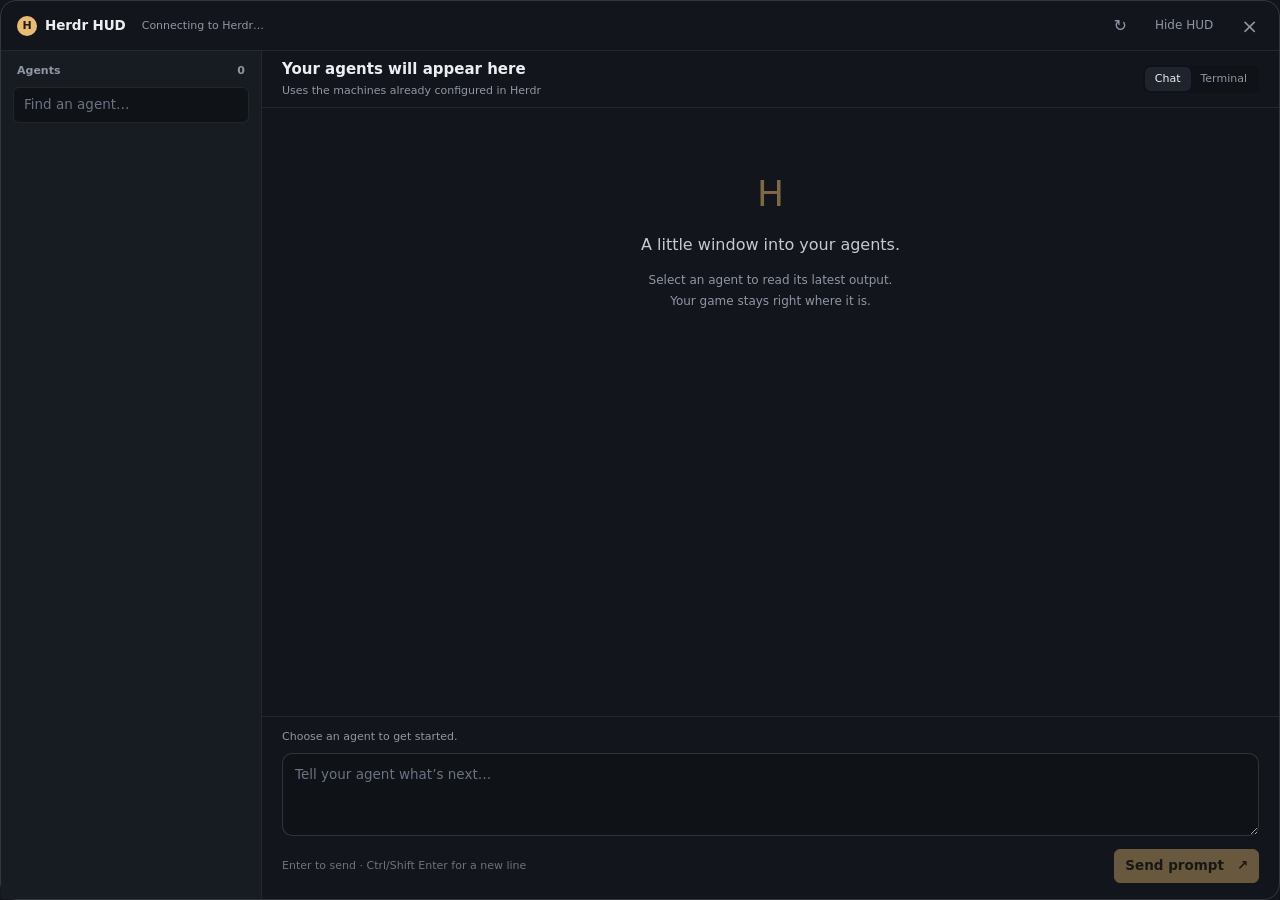
==== Sources/HerdrHUD/Resources/index.html @ cec97cb9 "Make agent conversations readable and load unseen agents faster Chat view now parses Claude Code tra" ====
<!doctype html><html lang="en"><head><meta charset="utf-8"><meta name="viewport" content="width=device-width,initial-scale=1"><meta http-equiv="Content-Security-Policy" content="default-src 'none'; script-src 'self'; style-src 'self'; img-src 'self' data:; connect-src 'none'"><title>Herdr HUD</title><link rel="stylesheet" href="style.css"></head><body>
<header><div class="brand" aria-hidden="true">H</div><strong>Herdr HUD</strong><div id="machines" aria-label="Machine connections">Connecting to Herdr…</div><div class="spacer"></div><button id="refresh" class="icon" title="Refresh agents" aria-label="Refresh agents">↻</button><button id="hide" class="quiet" title="Hide everything; restore from the H menu or tray icon">Hide HUD</button><button id="close" class="icon" aria-label="Close agent panel">×</button></header>
<div id="notice" role="status" hidden></div>
<main><aside><div class="roster-heading"><span>Agents</span><span id="count">0</span></div><input id="search" type="search" placeholder="Find an agent…" aria-label="Find an agent"><div id="roster"></div></aside><div id="divider" role="separator" aria-label="Resize agent roster" tabindex="0"></div>
<section class="conversation"><div class="conversation-header"><div class="conversation-title"><strong id="title">Your agents will appear here</strong><div id="identity" class="subtitle">Uses the machines already configured in Herdr</div></div><div class="spacer"></div><div class="switch"><button id="chat" aria-pressed="true">Chat</button><button id="terminal" aria-pressed="false">Terminal</button></div></div><div id="working" hidden><span class="spinner"></span><span id="work-text">Working…</span></div><div id="output" tabindex="0" aria-label="Agent output"><div class="empty"><div class="empty-h">H</div><h2>A little window into your agents.</h2><p>Select an agent to read its latest output.<br>Your game stays right where it is.</p></div></div>
<div id="composer"><div id="send-status" role="status">Choose an agent to get started.</div><textarea id="prompt" placeholder="Tell your agent what’s next…" aria-label="Prompt to selected agent" rows="3"></textarea><div class="composer-actions"><span id="hint">Enter to send · Ctrl/Shift Enter for a new line</span><button id="send" disabled>Send prompt <span>↗</span></button></div><button id="reconcile" hidden>I checked Herdr. Allow another send</button></div></section></main><script src="model.js"></script><script src="render.js"></script><script src="app.js"></script></body></html>
---- Sources/HerdrHUD/Resources/style.css ----
/* Herdr HUD panel. Every color, size and radius comes from the tokens below. */
:root {
  color-scheme: dark;

  /* Surfaces. The opaque set is used on Windows; macOS switches to glass. */
  --bg: #12151b;
  --surface: #171b22;
  --surface-raised: #1e232c;
  --surface-sunken: #0f1217;
  --hover: rgba(255, 255, 255, .055);
  --border: rgba(255, 255, 255, .08);
  --border-strong: rgba(255, 255, 255, .14);

  /* Text */
  --text: #eceef2;
  --text-soft: #c4c9d2;
  --text-muted: #8f97a5;
  --text-faint: #6b7381;

  /* Accent and state */
  --accent: #e8bd72;
  --accent-ink: #231c10;
  --accent-soft: rgba(232, 189, 114, .14);
  --blocked: #ff6b6b;
  --working: #f2b84b;
  --unread: #6aa9ff;
  --done: #5fd39a;
  --idle: #6b7381;
  --subagent: #a98bff;

  /* Type */
  --font: system-ui, -apple-system, BlinkMacSystemFont, "Segoe UI Variable Text", "Segoe UI", sans-serif;
  --mono: ui-monospace, "SF Mono", SFMono-Regular, "Cascadia Mono", Consolas, monospace;
  --text-xs: 11px;
  --text-sm: 12px;
  --text-md: 13.5px;
  --text-body: 14.5px;
  --text-lg: 15px;
  --leading: 1.6;

  /* Shape and rhythm */
  --radius-panel: 16px;
  --radius: 10px;
  --radius-sm: 6px;
  --space-1: 4px;
  --space-2: 8px;
  --space-3: 12px;
  --space-4: 16px;
  --space-5: 20px;
  --space-6: 28px;

  font: var(--text-md)/1.45 var(--font);
  color: var(--text);
  background: transparent;
  -webkit-font-smoothing: antialiased;
}

/* macOS: a native blur (NSVisualEffectView) sits behind the page, so the
   surfaces only tint it. The game shows through without hurting contrast. */
:root.glass {
  --bg: rgba(14, 16, 21, .7);
  --surface: rgba(255, 255, 255, .025);
  --surface-raised: rgba(255, 255, 255, .06);
  --surface-sunken: rgba(0, 0, 0, .28);
  --border: rgba(255, 255, 255, .09);
}

* { box-sizing: border-box; }

body {
  margin: 0;
  height: 100vh;
  display: flex;
  flex-direction: column;
  overflow: hidden;
  background: var(--bg);
  border: 1px solid var(--border-strong);
  border-radius: var(--radius-panel);
}

button, input, textarea { font: inherit; color: inherit; }
button {
  cursor: pointer;
  border: 1px solid var(--border);
  border-radius: var(--radius-sm);
  background: var(--surface-raised);
  padding: 6px 10px;
}
button:hover { background: var(--hover); border-color: var(--border-strong); }
button:disabled { opacity: .4; cursor: default; }
button:focus-visible, input:focus-visible, textarea:focus-visible, [tabindex]:focus-visible, summary:focus-visible {
  outline: 2px solid var(--accent);
  outline-offset: 2px;
}
button.icon { border-color: transparent; background: none; padding: 4px 8px; font-size: 16px; color: var(--text-muted); }
button.icon:hover { color: var(--text); background: var(--hover); }
button.quiet { border-color: transparent; background: none; color: var(--text-muted); font-size: var(--text-sm); }
button.quiet:hover { color: var(--text); background: var(--hover); }
#close { font-size: 20px; line-height: 1; }
.spacer { flex: 1; }
[hidden] { display: none !important; }

/* Header: one slim row with the machine status folded in. */
header {
  display: flex;
  align-items: center;
  gap: var(--space-2);
  padding: var(--space-2) var(--space-3) var(--space-2) var(--space-4);
  border-bottom: 1px solid var(--border);
}
header strong { font-size: var(--text-md); font-weight: 650; letter-spacing: -.1px; }
.brand {
  display: grid;
  place-items: center;
  width: 20px;
  height: 20px;
  border-radius: 50%;
  background: var(--accent);
  color: var(--accent-ink);
  font-size: 11px;
  font-weight: 800;
  flex-shrink: 0;
}
#machines {
  display: flex;
  gap: var(--space-3);
  margin-left: var(--space-2);
  min-width: 0;
  overflow: hidden;
  font-size: var(--text-xs);
  color: var(--text-muted);
  white-space: nowrap;
}
.machine { display: flex; gap: 6px; align-items: center; }

#notice {
  padding: var(--space-2) var(--space-4);
  max-height: 75px;
  overflow: auto;
  font-size: var(--text-sm);
  color: #f5d9a8;
  background: rgba(242, 184, 75, .12);
  border-bottom: 1px solid rgba(242, 184, 75, .25);
}

/* State dots and badges share one color per state. */
.dot { display: inline-block; width: 8px; height: 8px; border-radius: 50%; background: var(--idle); flex-shrink: 0; }
.dot.online, .dot.done { background: var(--done); }
.dot.working { background: var(--working); animation: pulse 1.6s ease-in-out infinite; }
.dot.blocked { background: var(--blocked); box-shadow: 0 0 0 3px rgba(255, 107, 107, .22); }
.dot.unread { background: var(--unread); }
.dot.offline { background: transparent; border: 1.5px solid var(--idle); }
@keyframes pulse { 50% { opacity: .45; } }

.badge {
  flex-shrink: 0;
  margin-left: auto;
  padding: 1px 7px;
  border-radius: 999px;
  font-size: 10.5px;
  font-weight: 600;
  color: var(--text-muted);
  background: var(--hover);
}
.badge.blocked { color: #ffd0d0; background: rgba(255, 107, 107, .2); }
.badge.working { color: #ffe2a8; background: rgba(242, 184, 75, .16); }
.badge.unread { color: #d6e7ff; background: rgba(106, 169, 255, .2); }
.badge.done { color: #c6f3dc; background: rgba(95, 211, 154, .16); }
.badge.idle, .badge.offline { background: none; padding-right: 0; color: var(--text-faint); font-weight: 500; }

/* Layout */
main { flex: 1; display: flex; min-height: 0; }
aside {
  width: 260px;
  min-width: 155px;
  max-width: 42%;
  display: flex;
  flex-direction: column;
  padding: var(--space-3) var(--space-2) var(--space-2);
  background: var(--surface);
}
.roster-heading {
  display: flex;
  justify-content: space-between;
  margin: 0 var(--space-2) var(--space-2);
  font-size: var(--text-xs);
  font-weight: 600;
  color: var(--text-muted);
}
#search {
  width: calc(100% - 8px);
  min-width: 0;
  margin: 0 var(--space-1) var(--space-2);
  padding: 7px 10px;
  border: 1px solid var(--border);
  border-radius: var(--radius-sm);
  background: var(--surface-sunken);
}
#search::placeholder, textarea::placeholder { color: var(--text-faint); }
#roster { flex: 1; overflow: auto; padding-right: 2px; }

/* Roster: name and state on one line, context below. */
.agent {
  display: block;
  width: 100%;
  margin-bottom: 2px;
  padding: var(--space-2) 10px;
  text-align: left;
  border: 1px solid transparent;
  border-radius: var(--radius-sm);
  background: none;
}
.agent:hover { background: var(--hover); border-color: transparent; }
.agent.selected { background: var(--accent-soft); border-color: rgba(232, 189, 114, .28); }
.agent.offline { opacity: .55; }
.agent-title { display: flex; align-items: center; gap: var(--space-2); min-width: 0; }
.agent-name { font-weight: 600; overflow: hidden; text-overflow: ellipsis; white-space: nowrap; }
.agent-meta, .agent-preview {
  margin: 2px 0 0 16px;
  overflow: hidden;
  text-overflow: ellipsis;
  white-space: nowrap;
  font-size: var(--text-xs);
}
.agent-meta { color: var(--text-muted); }
.agent-preview { color: var(--text-soft); opacity: .85; }

#divider { width: 1px; background: var(--border); cursor: col-resize; flex-shrink: 0; position: relative; }
#divider::after { content: ""; position: absolute; inset: 0 -3px; }
#divider:hover, #divider:focus { background: var(--accent); }

/* Conversation */
.conversation { display: flex; flex: 1; flex-direction: column; min-width: 0; }
.conversation-header {
  display: flex;
  align-items: center;
  gap: var(--space-3);
  min-height: 52px;
  padding: var(--space-2) var(--space-5);
  border-bottom: 1px solid var(--border);
}
.conversation-title { min-width: 0; }
.conversation-header strong { display: block; font-size: var(--text-lg); font-weight: 650; overflow: hidden; text-overflow: ellipsis; white-space: nowrap; }
.subtitle { margin-top: 2px; font-size: var(--text-xs); color: var(--text-muted); overflow: hidden; text-overflow: ellipsis; white-space: nowrap; }
.switch { display: flex; padding: 2px; border-radius: var(--radius-sm); background: var(--surface-sunken); }
.switch button { padding: 4px 10px; font-size: var(--text-xs); border: 0; background: none; color: var(--text-muted); }
.switch button[aria-pressed=true] { background: var(--surface-raised); color: var(--text); }

#working {
  display: flex;
  align-items: center;
  gap: var(--space-2);
  padding: 6px var(--space-5);
  font-size: var(--text-sm);
  color: #ffe2a8;
  background: rgba(242, 184, 75, .1);
}
.spinner { width: 11px; height: 11px; border: 2px solid rgba(242, 184, 75, .35); border-top-color: var(--working); border-radius: 50%; animation: spin 1s linear infinite; }
@keyframes spin { to { transform: rotate(360deg); } }

#output {
  flex: 1;
  overflow: auto;
  padding: var(--space-5) var(--space-6) var(--space-6);
  overflow-wrap: anywhere;
  user-select: text;
}
#output.terminal { padding: var(--space-4) var(--space-5); background: var(--surface-sunken); }
#output > pre { margin: 0; white-space: pre-wrap; word-break: break-word; font: var(--text-sm)/1.6 var(--mono); color: var(--text-soft); }

/* Turns: a speaker header, then that speaker's messages. */
.turn { max-width: 760px; margin: 0 auto var(--space-5); }
.turn-head { display: flex; align-items: center; gap: var(--space-2); margin-bottom: var(--space-2); }
.avatar {
  display: grid;
  place-items: center;
  width: 20px;
  height: 20px;
  border-radius: 50%;
  font-size: 10.5px;
  font-weight: 700;
  color: var(--accent-ink);
  background: var(--accent);
}
.turn.user .avatar { color: var(--text); background: var(--surface-raised); border: 1px solid var(--border-strong); }
.speaker { font-size: var(--text-sm); font-weight: 650; }
.model { font-size: var(--text-xs); color: var(--text-faint); }
.turn-body { padding-left: 28px; }

.bubble {
  padding: 10px 14px;
  border-radius: var(--radius);
  background: var(--surface-raised);
  border: 1px solid var(--border);
  font-size: var(--text-body);
  line-height: var(--leading);
}
.reply { font-size: var(--text-body); line-height: var(--leading); color: var(--text); margin-bottom: var(--space-3); }
.reply.context { color: var(--text-soft); }
.note { margin-top: var(--space-1); font-size: var(--text-xs); color: var(--text-muted); }

/* Markdown */
.reply p, .bubble p, .recap p { margin: 0 0 .7em; }
.reply > :last-child, .bubble > :last-child, .recap > :last-child { margin-bottom: 0; }
.md-h { margin: 1em 0 .4em; font-weight: 650; line-height: 1.3; }
.md-h1 { font-size: 17px; }
.md-h2 { font-size: 16px; }
.md-h3, .md-h4 { font-size: var(--text-lg); }
.md-li { display: flex; gap: var(--space-2); margin: 0 0 .3em; }
.md-li.depth-1 { margin-left: 18px; }
.md-li.depth-2 { margin-left: 36px; }
.md-li.depth-3 { margin-left: 54px; }
.md-marker { flex-shrink: 0; min-width: 14px; color: var(--text-muted); font-variant-numeric: tabular-nums; }
.md-li + p, .md-li + .md-h { margin-top: .7em; }
blockquote { margin: 0 0 .7em; padding-left: var(--space-3); border-left: 2px solid var(--border-strong); color: var(--text-soft); }
hr { border: 0; border-top: 1px solid var(--border); margin: var(--space-4) 0; }
code { font: .88em var(--mono); padding: 1px 5px; border-radius: 4px; background: rgba(255, 255, 255, .08); }
.md-code {
  margin: .4em 0 .9em;
  padding: var(--space-3) 14px;
  overflow-x: auto;
  white-space: pre;
  border-radius: var(--radius-sm);
  border: 1px solid var(--border);
  background: var(--surface-sunken);
  font: var(--text-sm)/1.55 var(--mono);
}
.md-code code { padding: 0; background: none; font: inherit; }
.md-table-wrap { overflow-x: auto; margin: .4em 0 .9em; }
.md-table { border-collapse: collapse; font-size: var(--text-md); }
.md-table th, .md-table td { padding: 5px 10px; border: 1px solid var(--border); text-align: left; vertical-align: top; }
.md-table th { background: var(--surface-raised); font-weight: 600; }
.link { color: #9cc4ff; text-decoration: underline; text-decoration-color: rgba(156, 196, 255, .4); }

/* Tool calls: one quiet line each, details on demand. */
.tool, .tool-run { margin: 0 0 var(--space-1); font-size: var(--text-sm); color: var(--text-muted); }
.tool > summary, div.tool, .tool-run > summary {
  display: flex;
  align-items: baseline;
  gap: var(--space-2);
  min-width: 0;
  padding: 3px 0;
  white-space: nowrap;
  list-style: none;
}
.tool > summary, .tool-run > summary { cursor: pointer; }
.tool > summary::-webkit-details-marker, .tool-run > summary::-webkit-details-marker { display: none; }
.tool > summary::after, .tool-run > summary::before { content: "›"; color: var(--text-faint); transition: transform .15s; }
.tool > summary::after { order: 10; }
.tool[open] > summary::after, .tool-run[open] > summary::before { transform: rotate(90deg); }
.tool-glyph { width: 14px; flex-shrink: 0; text-align: center; font-family: var(--mono); color: var(--text-faint); }
.tool-name { font-weight: 600; color: var(--text-soft); }
.tool-detail, .tool-result-inline { overflow: hidden; text-overflow: ellipsis; font-family: var(--mono); font-size: var(--text-xs); }
.tool-result-inline { color: var(--text-faint); }
.tool-run > summary { color: var(--text-muted); }
.tool-run[open] { padding: var(--space-1) 0 var(--space-1) var(--space-3); border-left: 1px solid var(--border); }
.tool-output {
  margin: var(--space-1) 0 var(--space-2) 22px;
  padding: var(--space-2) 10px;
  max-height: 260px;
  overflow: auto;
  white-space: pre-wrap;
  border-radius: var(--radius-sm);
  background: var(--surface-sunken);
  font: var(--text-xs)/1.55 var(--mono);
  color: var(--text-soft);
}

/* Subagents get their own card so their work never reads as the main reply. */
.subagent {
  margin: var(--space-2) 0 var(--space-3);
  padding: 10px var(--space-3);
  border-radius: var(--radius-sm);
  border: 1px solid rgba(169, 139, 255, .22);
  border-left: 3px solid var(--subagent);
  background: rgba(169, 139, 255, .07);
}
.subagent-head { display: flex; align-items: center; gap: var(--space-2); }
.chip { padding: 1px 7px; border-radius: 999px; font-size: 10.5px; font-weight: 650; color: #e1d8ff; background: rgba(169, 139, 255, .22); }
.subagent-type { font-size: var(--text-sm); font-weight: 600; }
.subagent-task { margin-top: var(--space-1); font-size: var(--text-md); color: var(--text-soft); }
.subagent-result { margin-top: var(--space-1); font-size: var(--text-xs); color: var(--text-muted); }
.subagent-result.done::before { content: "✓ "; color: var(--done); }
.subagent details { margin-top: var(--space-1); font-size: var(--text-xs); color: var(--text-muted); }
.subagent summary { cursor: pointer; }

.status-line { margin: var(--space-2) 0; font-size: var(--text-xs); color: var(--text-faint); }
.status-line::before { content: "✻ "; color: var(--accent); opacity: .7; }
.recap {
  margin: var(--space-3) 0;
  padding: 10px 14px;
  border-radius: var(--radius-sm);
  background: var(--accent-soft);
  font-size: var(--text-md);
  line-height: var(--leading);
}
.recap-label { margin-bottom: 2px; font-size: var(--text-xs); font-weight: 650; color: var(--accent); }

.empty { padding: 40px var(--space-3); text-align: center; color: var(--text-muted); }
.empty h2 { font-size: 16px; font-weight: 500; color: var(--text-soft); }
.empty p { font-size: var(--text-sm); line-height: 1.8; }
.empty-h { font-size: 36px; color: var(--accent); opacity: .5; }

/* Composer */
#composer { padding: var(--space-3) var(--space-5) var(--space-4); border-top: 1px solid var(--border); }
#send-status { margin-bottom: var(--space-2); font-size: var(--text-xs); color: var(--text-muted); }
textarea {
  width: 100%;
  min-height: 60px;
  max-height: 150px;
  resize: vertical;
  padding: 10px var(--space-3);
  line-height: 1.5;
  border: 1px solid var(--border-strong);
  border-radius: var(--radius);
  background: var(--surface-sunken);
}
.composer-actions { display: flex; align-items: center; justify-content: space-between; gap: var(--space-2); margin-top: var(--space-2); }
#hint { font-size: var(--text-xs); color: var(--text-faint); }
#send { font-weight: 650; color: var(--accent-ink); background: var(--accent); border-color: var(--accent); }
#send:hover:not(:disabled) { filter: brightness(1.08); }
#send span { margin-left: var(--space-2); }
#reconcile { margin-top: var(--space-2); font-size: var(--text-xs); }

::-webkit-scrollbar { width: 10px; height: 10px; }
::-webkit-scrollbar-thumb { background: rgba(255, 255, 255, .12); border-radius: 10px; border: 3px solid transparent; background-clip: padding-box; }
::-webkit-scrollbar-track { background: transparent; }

@media (max-width: 740px) {
  header, .conversation-header { padding-left: var(--space-3); padding-right: var(--space-3); }
  #output { padding: var(--space-3); }
  #composer { padding: var(--space-3); }
  #hint { max-width: 130px; }
  aside { width: 205px; }
  .turn-body { padding-left: 0; }
}

/* Very narrow windows (not reachable in the desktop apps, which have a minimum
   width, but kept usable): roster on top, conversation below. */
@media (max-width: 560px) {
  header strong, #hide { display: none; }
  main { flex-direction: column; }
  aside { width: auto !important; max-width: none; max-height: 34vh; }
  #divider { display: none; }
}
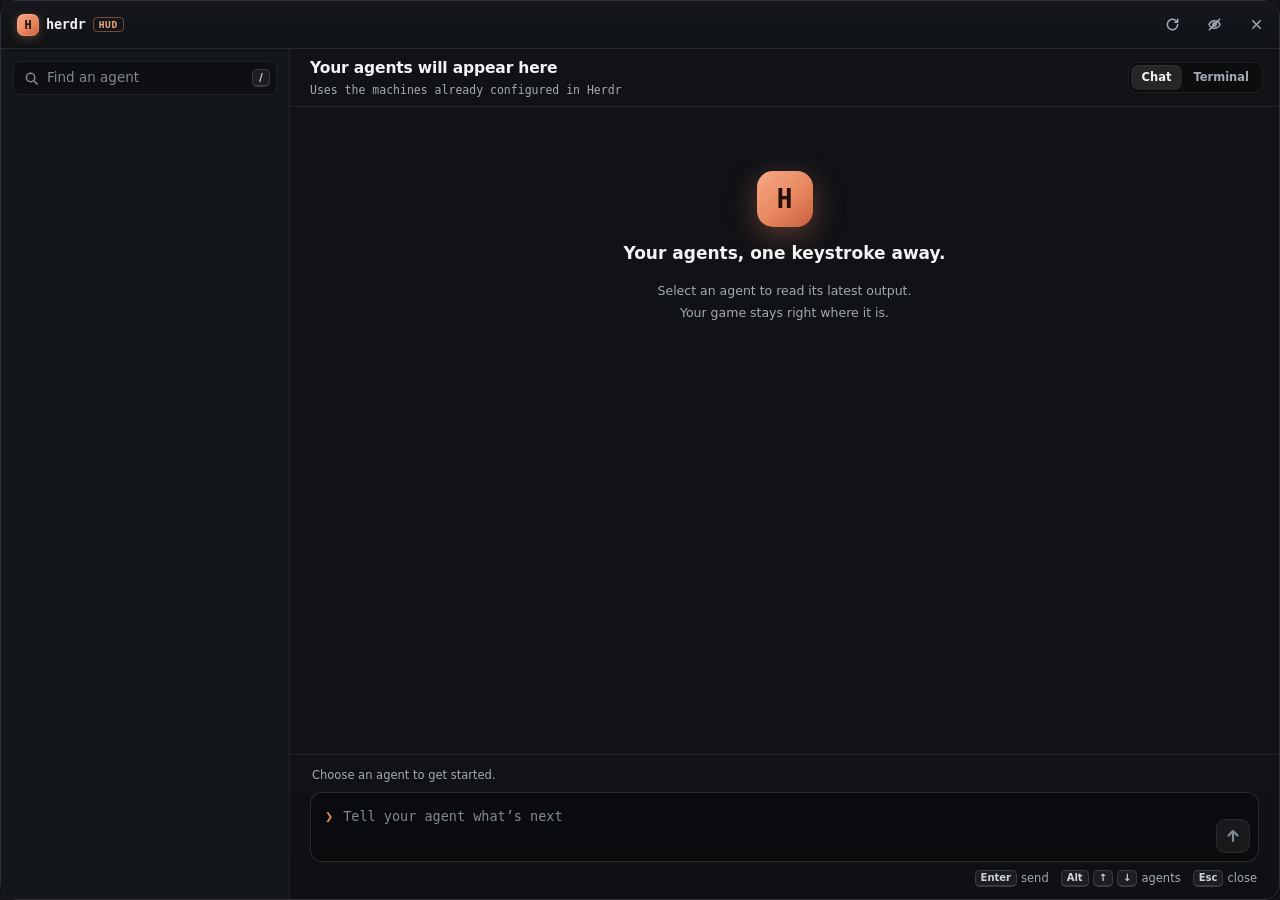
==== commit 34321729: "Redesign the HUD as a game overlay that reads like Claude Code Panel: state pills in the header (nee" ====
--- a/Sources/HerdrHUD/Resources/index.html
+++ b/Sources/HerdrHUD/Resources/index.html
@@ -1,6 +1,6 @@
 <!doctype html><html lang="en"><head><meta charset="utf-8"><meta name="viewport" content="width=device-width,initial-scale=1"><meta http-equiv="Content-Security-Policy" content="default-src 'none'; script-src 'self'; style-src 'self'; img-src 'self' data:; connect-src 'none'"><title>Herdr HUD</title><link rel="stylesheet" href="style.css"></head><body>
-<header><div class="brand" aria-hidden="true">H</div><strong>Herdr HUD</strong><div id="machines" aria-label="Machine connections">Connecting to Herdr…</div><div class="spacer"></div><button id="refresh" class="icon" title="Refresh agents" aria-label="Refresh agents">↻</button><button id="hide" class="quiet" title="Hide everything; restore from the H menu or tray icon">Hide HUD</button><button id="close" class="icon" aria-label="Close agent panel">×</button></header>
+<header><div class="brand" aria-hidden="true"><span class="mark">H</span><span class="word">herdr</span><span class="tag">HUD</span></div><div id="summary" aria-label="Agent states"></div><div id="machines" aria-label="Machine connections"></div><div class="spacer"></div><button id="refresh" class="icon" title="Refresh agents" aria-label="Refresh agents"><svg viewBox="0 0 16 16" aria-hidden="true"><path d="M13.5 8a5.5 5.5 0 1 1-1.6-3.9M13.5 2.5v3h-3"/></svg></button><button id="hide" class="icon" title="Hide the HUD, including H. Restore it from the menu bar or tray icon." aria-label="Hide HUD"><svg viewBox="0 0 16 16" aria-hidden="true"><path d="M2 8s2.2-4 6-4 6 4 6 4-2.2 4-6 4-6-4-6-4Z"/><circle cx="8" cy="8" r="1.8"/><path d="M2.5 13.5l11-11"/></svg></button><button id="close" class="icon" title="Close panel (Esc)" aria-label="Close agent panel"><svg viewBox="0 0 16 16" aria-hidden="true"><path d="M4 4l8 8M12 4l-8 8"/></svg></button></header>
 <div id="notice" role="status" hidden></div>
-<main><aside><div class="roster-heading"><span>Agents</span><span id="count">0</span></div><input id="search" type="search" placeholder="Find an agent…" aria-label="Find an agent"><div id="roster"></div></aside><div id="divider" role="separator" aria-label="Resize agent roster" tabindex="0"></div>
-<section class="conversation"><div class="conversation-header"><div class="conversation-title"><strong id="title">Your agents will appear here</strong><div id="identity" class="subtitle">Uses the machines already configured in Herdr</div></div><div class="spacer"></div><div class="switch"><button id="chat" aria-pressed="true">Chat</button><button id="terminal" aria-pressed="false">Terminal</button></div></div><div id="working" hidden><span class="spinner"></span><span id="work-text">Working…</span></div><div id="output" tabindex="0" aria-label="Agent output"><div class="empty"><div class="empty-h">H</div><h2>A little window into your agents.</h2><p>Select an agent to read its latest output.<br>Your game stays right where it is.</p></div></div>
-<div id="composer"><div id="send-status" role="status">Choose an agent to get started.</div><textarea id="prompt" placeholder="Tell your agent what’s next…" aria-label="Prompt to selected agent" rows="3"></textarea><div class="composer-actions"><span id="hint">Enter to send · Ctrl/Shift Enter for a new line</span><button id="send" disabled>Send prompt <span>↗</span></button></div><button id="reconcile" hidden>I checked Herdr. Allow another send</button></div></section></main><script src="model.js"></script><script src="render.js"></script><script src="app.js"></script></body></html>
+<main><aside><div class="search"><svg viewBox="0 0 16 16" aria-hidden="true"><circle cx="7" cy="7" r="4.5"/><path d="M10.5 10.5 14 14"/></svg><input id="search" type="search" placeholder="Find an agent" aria-label="Find an agent"><kbd>/</kbd></div><div class="roster-heading"><span>Agents</span><span id="count">0</span></div><div id="roster"></div></aside><div id="divider" role="separator" aria-label="Resize agent roster" tabindex="0"></div>
+<section class="conversation"><div class="conversation-header"><div class="conversation-title"><strong id="title">Your agents will appear here</strong><div id="identity" class="subtitle">Uses the machines already configured in Herdr</div></div><div class="spacer"></div><div class="switch" role="group" aria-label="View"><button id="chat" aria-pressed="true">Chat</button><button id="terminal" aria-pressed="false">Terminal</button></div></div><div id="working" hidden><span class="spark" aria-hidden="true"></span><span id="work-text">Working…</span><span id="work-time"></span></div><div id="output" tabindex="0" aria-label="Agent output"><div class="empty"><div class="empty-h">H</div><h2>Your agents, one keystroke away.</h2><p>Select an agent to read its latest output.<br>Your game stays right where it is.</p></div></div>
+<div id="composer"><div id="send-status" role="status">Choose an agent to get started.</div><div class="input"><span class="caret" aria-hidden="true">❯</span><textarea id="prompt" placeholder="Tell your agent what’s next" aria-label="Prompt to selected agent" title="Enter sends. Shift+Enter adds a new line." rows="2"></textarea><button id="send" disabled title="Send (Enter)" aria-label="Send prompt"><svg viewBox="0 0 16 16" aria-hidden="true"><path d="M8 13V3M3.5 7.5 8 3l4.5 4.5"/></svg></button></div><div class="composer-actions"><div id="chips" aria-label="Agent status line"></div><div id="hint"><span><kbd>Enter</kbd> send</span><span><kbd id="mod">Alt</kbd><kbd>↑</kbd><kbd>↓</kbd> agents</span><span><kbd>Esc</kbd> close</span></div></div><button id="reconcile" hidden>I checked Herdr. Allow another send</button></div></section></main><script src="model.js"></script><script src="render.js"></script><script src="app.js"></script></body></html>
--- a/Sources/HerdrHUD/Resources/style.css
+++ b/Sources/HerdrHUD/Resources/style.css
@@ -1,47 +1,63 @@
-/* Herdr HUD panel. Every color, size and radius comes from the tokens below. */
+/* Herdr HUD panel. Every color, size and radius comes from the tokens below.
+   The look borrows from game overlays (a dark glass sheet, state colors you can
+   read at a glance, keycaps for every shortcut) and from Claude Code itself
+   (❯ prompts, ⏺ steps, ⎿ results, the spinner line and the status line). */
 :root {
   color-scheme: dark;
 
   /* Surfaces. The opaque set is used on Windows; macOS switches to glass. */
-  --bg: #12151b;
-  --surface: #171b22;
-  --surface-raised: #1e232c;
-  --surface-sunken: #0f1217;
-  --hover: rgba(255, 255, 255, .055);
-  --border: rgba(255, 255, 255, .08);
-  --border-strong: rgba(255, 255, 255, .14);
+  --bg: #101216;
+  --bg-top: #15181d;
+  --surface: #13161b;
+  --raised: rgba(255, 255, 255, .06);
+  --sunken: rgba(0, 0, 0, .28);
+  --hover: rgba(255, 255, 255, .045);
+  --line: rgba(255, 255, 255, .075);
+  --line-strong: rgba(255, 255, 255, .13);
+  --rim: rgba(255, 255, 255, .06);
 
   /* Text */
-  --text: #eceef2;
-  --text-soft: #c4c9d2;
-  --text-muted: #8f97a5;
-  --text-faint: #6b7381;
-
-  /* Accent and state */
-  --accent: #e8bd72;
-  --accent-ink: #231c10;
-  --accent-soft: rgba(232, 189, 114, .14);
-  --blocked: #ff6b6b;
-  --working: #f2b84b;
-  --unread: #6aa9ff;
-  --done: #5fd39a;
-  --idle: #6b7381;
+  --text: #f2f3f5;
+  --text-soft: #cfd3da;
+  --text-muted: #a3aab5;
+  --text-faint: #818995;
+
+  /* Accent: Claude's terracotta, a touch brighter for a dark sheet over a game. */
+  --accent: #e8875f;
+  --accent-hi: #f5a986;
+  --accent-ink: #220f07;
+  --accent-soft: rgba(232, 135, 95, .15);
+  --accent-line: rgba(232, 135, 95, .45);
+
+  /* State. One color per state everywhere: dots, pills, cards, the H. */
+  --blocked: #ff6b72;
+  --blocked-soft: rgba(255, 107, 114, .13);
+  --blocked-line: rgba(255, 107, 114, .42);
+  --working: #f5b544;
+  --working-soft: rgba(245, 181, 68, .13);
+  --unread: #5ea9ff;
+  --unread-soft: rgba(94, 169, 255, .14);
+  --unread-line: rgba(94, 169, 255, .42);
+  --done: #45d08e;
+  --idle: #626a76;
   --subagent: #a98bff;
 
-  /* Type */
-  --font: system-ui, -apple-system, BlinkMacSystemFont, "Segoe UI Variable Text", "Segoe UI", sans-serif;
-  --mono: ui-monospace, "SF Mono", SFMono-Regular, "Cascadia Mono", Consolas, monospace;
-  --text-xs: 11px;
-  --text-sm: 12px;
+  /* Type. System faces first; the later names are for previews off-platform. */
+  --font: -apple-system, BlinkMacSystemFont, "SF Pro Text", "Segoe UI Variable Text", "Segoe UI", "Inter", system-ui, sans-serif;
+  --mono: ui-monospace, "SF Mono", SFMono-Regular, "Cascadia Code", "Cascadia Mono", "JetBrains Mono", Menlo, Consolas, monospace;
+  --text-2xs: 11px;
+  --text-xs: 11.5px;
+  --text-sm: 12.5px;
   --text-md: 13.5px;
   --text-body: 14.5px;
-  --text-lg: 15px;
-  --leading: 1.6;
+  --text-lg: 15.5px;
+  --leading: 1.62;
 
   /* Shape and rhythm */
   --radius-panel: 16px;
+  --radius-lg: 12px;
   --radius: 10px;
-  --radius-sm: 6px;
+  --radius-sm: 7px;
   --space-1: 4px;
   --space-2: 8px;
   --space-3: 12px;
@@ -50,22 +66,22 @@
   --space-6: 28px;
 
   font: var(--text-md)/1.45 var(--font);
+  font-variant-ligatures: no-contextual;
   color: var(--text);
   background: transparent;
   -webkit-font-smoothing: antialiased;
+  text-rendering: optimizeLegibility;
 }
 
 /* macOS: a native blur (NSVisualEffectView) sits behind the page, so the
    surfaces only tint it. The game shows through without hurting contrast. */
 :root.glass {
-  --bg: rgba(14, 16, 21, .7);
-  --surface: rgba(255, 255, 255, .025);
-  --surface-raised: rgba(255, 255, 255, .06);
-  --surface-sunken: rgba(0, 0, 0, .28);
-  --border: rgba(255, 255, 255, .09);
-}
-
-* { box-sizing: border-box; }
+  --bg: rgba(12, 13, 17, .8);
+  --bg-top: rgba(255, 255, 255, .025);
+  --surface: rgba(0, 0, 0, .16);
+}
+
+* { box-sizing: border-box; font-feature-settings: "calt" 0, "liga" 0; }
 
 body {
   margin: 0;
@@ -73,64 +89,96 @@
   display: flex;
   flex-direction: column;
   overflow: hidden;
+  color: var(--text);
   background: var(--bg);
-  border: 1px solid var(--border-strong);
+  border: 1px solid var(--line-strong);
   border-radius: var(--radius-panel);
+  box-shadow: inset 0 1px 0 var(--rim);
 }
 
 button, input, textarea { font: inherit; color: inherit; }
 button {
   cursor: pointer;
-  border: 1px solid var(--border);
+  border: 1px solid var(--line);
   border-radius: var(--radius-sm);
-  background: var(--surface-raised);
+  background: var(--raised);
   padding: 6px 10px;
-}
-button:hover { background: var(--hover); border-color: var(--border-strong); }
+  transition: background .12s, border-color .12s, color .12s, box-shadow .12s;
+}
+button:hover { background: rgba(255, 255, 255, .09); border-color: var(--line-strong); }
 button:disabled { opacity: .4; cursor: default; }
 button:focus-visible, input:focus-visible, textarea:focus-visible, [tabindex]:focus-visible, summary:focus-visible {
   outline: 2px solid var(--accent);
   outline-offset: 2px;
 }
-button.icon { border-color: transparent; background: none; padding: 4px 8px; font-size: 16px; color: var(--text-muted); }
-button.icon:hover { color: var(--text); background: var(--hover); }
-button.quiet { border-color: transparent; background: none; color: var(--text-muted); font-size: var(--text-sm); }
-button.quiet:hover { color: var(--text); background: var(--hover); }
-#close { font-size: 20px; line-height: 1; }
+svg { width: 15px; height: 15px; fill: none; stroke: currentColor; stroke-width: 1.6; stroke-linecap: round; stroke-linejoin: round; flex-shrink: 0; }
+button.icon { display: grid; place-items: center; width: 30px; height: 30px; padding: 0; border-color: transparent; background: none; color: var(--text-muted); }
+button.icon:hover { color: var(--text); background: var(--hover); border-color: var(--line); }
+#close:hover { color: #fff; background: rgba(255, 107, 114, .18); border-color: var(--blocked-line); }
 .spacer { flex: 1; }
 [hidden] { display: none !important; }
 
-/* Header: one slim row with the machine status folded in. */
+kbd {
+  display: inline-grid;
+  place-items: center;
+  min-width: 18px;
+  height: 18px;
+  padding: 0 5px;
+  border: 1px solid var(--line-strong);
+  border-bottom-width: 2px;
+  border-radius: 5px;
+  background: var(--raised);
+  color: var(--text-soft);
+  font: 600 10.5px/1 var(--font);
+}
+
+/* Header: brand, live state pills, then quiet window controls. */
 header {
   display: flex;
   align-items: center;
-  gap: var(--space-2);
-  padding: var(--space-2) var(--space-3) var(--space-2) var(--space-4);
-  border-bottom: 1px solid var(--border);
-}
-header strong { font-size: var(--text-md); font-weight: 650; letter-spacing: -.1px; }
-.brand {
+  gap: var(--space-3);
+  min-height: 48px;
+  padding: 0 var(--space-2) 0 var(--space-4);
+  border-bottom: 1px solid var(--line);
+  background: linear-gradient(var(--bg-top), transparent);
+}
+.brand { display: flex; align-items: center; gap: 7px; flex-shrink: 0; }
+.mark {
   display: grid;
   place-items: center;
-  width: 20px;
-  height: 20px;
-  border-radius: 50%;
-  background: var(--accent);
+  width: 22px;
+  height: 22px;
+  border-radius: 7px;
+  background: linear-gradient(140deg, var(--accent-hi), var(--accent) 55%, #c85f3a);
+  box-shadow: 0 0 0 1px rgba(255, 255, 255, .14) inset, 0 2px 10px rgba(232, 135, 95, .35);
   color: var(--accent-ink);
-  font-size: 11px;
-  font-weight: 800;
-  flex-shrink: 0;
-}
-#machines {
-  display: flex;
-  gap: var(--space-3);
-  margin-left: var(--space-2);
-  min-width: 0;
-  overflow: hidden;
-  font-size: var(--text-xs);
+  font: 800 12px/1 var(--mono);
+}
+.word { font: 650 13.5px/1 var(--mono); letter-spacing: -.2px; }
+.tag { padding: 2px 5px; border-radius: 4px; border: 1px solid var(--accent-line); color: var(--accent-hi); font: 700 9.5px/1 var(--mono); letter-spacing: .08em; }
+
+#summary { display: flex; gap: 6px; min-width: 0; margin-left: var(--space-2); overflow: hidden; }
+.pill {
+  display: flex;
+  align-items: center;
+  gap: 6px;
+  height: 26px;
+  padding: 0 10px 0 9px;
+  border-radius: 999px;
+  border-color: var(--line);
+  background: var(--raised);
+  font-size: var(--text-sm);
   color: var(--text-muted);
   white-space: nowrap;
 }
+.pill b { color: var(--text); font-weight: 700; font-variant-numeric: tabular-nums; }
+.pill-label { margin-left: -2px; }
+.pill.blocked { background: var(--blocked-soft); border-color: var(--blocked-line); color: #ffc9cc; }
+.pill.blocked b { color: #fff; }
+.pill.unread { background: var(--unread-soft); border-color: var(--unread-line); color: #cfe4ff; }
+.pill.working { color: #f6dcaa; }
+
+#machines { display: flex; gap: var(--space-3); min-width: 0; overflow: hidden; font-size: var(--text-xs); color: var(--text-muted); white-space: nowrap; }
 .machine { display: flex; gap: 6px; align-items: center; }
 
 #notice {
@@ -138,94 +186,168 @@
   max-height: 75px;
   overflow: auto;
   font-size: var(--text-sm);
-  color: #f5d9a8;
-  background: rgba(242, 184, 75, .12);
-  border-bottom: 1px solid rgba(242, 184, 75, .25);
-}
-
-/* State dots and badges share one color per state. */
+  color: #f7dcae;
+  background: var(--working-soft);
+  border-bottom: 1px solid rgba(245, 181, 68, .25);
+}
+
+/* State dots share one color per state. */
 .dot { display: inline-block; width: 8px; height: 8px; border-radius: 50%; background: var(--idle); flex-shrink: 0; }
-.dot.online, .dot.done { background: var(--done); }
+.dot.online, .dot.done, .dot.ready { background: var(--done); }
 .dot.working { background: var(--working); animation: pulse 1.6s ease-in-out infinite; }
-.dot.blocked { background: var(--blocked); box-shadow: 0 0 0 3px rgba(255, 107, 107, .22); }
-.dot.unread { background: var(--unread); }
+.dot.blocked { background: var(--blocked); box-shadow: 0 0 0 3px rgba(255, 107, 114, .25), 0 0 8px rgba(255, 107, 114, .7); }
+.dot.unread { background: var(--unread); box-shadow: 0 0 6px rgba(94, 169, 255, .6); }
 .dot.offline { background: transparent; border: 1.5px solid var(--idle); }
-@keyframes pulse { 50% { opacity: .45; } }
-
-.badge {
-  flex-shrink: 0;
-  margin-left: auto;
-  padding: 1px 7px;
-  border-radius: 999px;
-  font-size: 10.5px;
-  font-weight: 600;
-  color: var(--text-muted);
-  background: var(--hover);
-}
-.badge.blocked { color: #ffd0d0; background: rgba(255, 107, 107, .2); }
-.badge.working { color: #ffe2a8; background: rgba(242, 184, 75, .16); }
-.badge.unread { color: #d6e7ff; background: rgba(106, 169, 255, .2); }
-.badge.done { color: #c6f3dc; background: rgba(95, 211, 154, .16); }
-.badge.idle, .badge.offline { background: none; padding-right: 0; color: var(--text-faint); font-weight: 500; }
+@keyframes pulse { 50% { opacity: .4; } }
 
 /* Layout */
 main { flex: 1; display: flex; min-height: 0; }
 aside {
-  width: 260px;
-  min-width: 155px;
+  width: 288px;
+  min-width: 56px;
   max-width: 42%;
   display: flex;
   flex-direction: column;
   padding: var(--space-3) var(--space-2) var(--space-2);
   background: var(--surface);
-}
-.roster-heading {
-  display: flex;
-  justify-content: space-between;
-  margin: 0 var(--space-2) var(--space-2);
-  font-size: var(--text-xs);
-  font-weight: 600;
-  color: var(--text-muted);
-}
-#search {
-  width: calc(100% - 8px);
-  min-width: 0;
-  margin: 0 var(--space-1) var(--space-2);
-  padding: 7px 10px;
-  border: 1px solid var(--border);
+  container: roster / inline-size;
+}
+.search {
+  display: flex;
+  align-items: center;
+  gap: var(--space-2);
+  margin: 0 var(--space-1) var(--space-3);
+  padding: 0 6px 0 10px;
+  height: 34px;
+  border: 1px solid var(--line);
   border-radius: var(--radius-sm);
-  background: var(--surface-sunken);
-}
+  background: var(--sunken);
+  color: var(--text-faint);
+}
+.search:focus-within { border-color: var(--accent-line); box-shadow: 0 0 0 3px var(--accent-soft); }
+#search { flex: 1; min-width: 0; padding: 0; border: 0; background: none; outline: none; color: var(--text); }
+#search::-webkit-search-cancel-button { display: none; }
 #search::placeholder, textarea::placeholder { color: var(--text-faint); }
-#roster { flex: 1; overflow: auto; padding-right: 2px; }
-
-/* Roster: name and state on one line, context below. */
+.roster-heading { display: none; }
+#roster { flex: 1; overflow: auto; padding: 0 2px 0 0; }
+
+/* Group headings, like categories in a friends list. */
+.group {
+  display: flex;
+  align-items: center;
+  gap: 6px;
+  margin: var(--space-2) var(--space-2) 6px;
+  font: 700 var(--text-2xs)/1 var(--font);
+  letter-spacing: .09em;
+  text-transform: uppercase;
+  color: var(--text-faint);
+}
+.group:first-child { margin-top: 2px; }
+.group-count { font-family: var(--mono); font-weight: 600; letter-spacing: 0; opacity: .8; }
+.group.blocked { color: #ff9ca1; }
+.group.unread { color: #9cc8ff; }
+.group.working { color: #e7c07a; }
+
+/* Roster cards. They reflow with the roster's width (drag the divider): a rail
+   of monograms below 120px, monogram and title below 200px, then everything. */
 .agent {
-  display: block;
+  position: relative;
+  display: grid;
+  grid-template-columns: 34px minmax(0, 1fr) auto;
+  grid-template-areas: "icon name time" "icon meta key" "ask ask ask";
+  column-gap: 10px;
+  row-gap: 1px;
+  align-items: center;
   width: 100%;
-  margin-bottom: 2px;
-  padding: var(--space-2) 10px;
+  margin-bottom: 3px;
+  padding: 8px 10px;
   text-align: left;
   border: 1px solid transparent;
+  border-radius: var(--radius);
+  background: transparent;
+}
+.agent:hover { background: var(--hover); border-color: var(--line); }
+.agent.selected { background: var(--raised); border-color: var(--line-strong); }
+.agent.selected::before { content: ""; position: absolute; left: -1px; top: 10px; bottom: 10px; width: 3px; border-radius: 0 3px 3px 0; background: var(--accent); box-shadow: 0 0 10px rgba(232, 135, 95, .6); }
+.agent.blocked { background: linear-gradient(90deg, rgba(255, 107, 114, .1), rgba(255, 107, 114, .03)); border-color: rgba(255, 107, 114, .24); }
+.agent.blocked:hover, .agent.blocked.selected { border-color: var(--blocked-line); }
+.agent.offline { opacity: .5; }
+.agent-icon {
+  grid-area: icon;
+  position: relative;
+  display: grid;
+  place-items: center;
+  width: 34px;
+  height: 34px;
+  border-radius: 10px;
+  background: linear-gradient(140deg, hsl(var(--hue, 220) 58% 52%), hsl(calc(var(--hue, 220) + 28) 52% 34%));
+  box-shadow: inset 0 0 0 1px rgba(255, 255, 255, .16), inset 0 1px 0 rgba(255, 255, 255, .2);
+  color: #fff;
+  font: 750 11.5px/1 var(--mono);
+  letter-spacing: .02em;
+  text-shadow: 0 1px 2px rgba(0, 0, 0, .35);
+}
+.agent-icon .dot { position: absolute; right: -4px; bottom: -4px; width: 12px; height: 12px; border: 2.5px solid #15171c; box-shadow: none; }
+.agent-icon.blocked { box-shadow: inset 0 0 0 1px rgba(255, 255, 255, .16), 0 0 0 2px #15171c, 0 0 0 3.5px var(--blocked), 0 0 14px rgba(255, 107, 114, .55); }
+.agent-icon.working { box-shadow: inset 0 0 0 1px rgba(255, 255, 255, .16), 0 0 0 2px #15171c, 0 0 0 3.5px rgba(245, 181, 68, .8); }
+.agent-icon.unread { box-shadow: inset 0 0 0 1px rgba(255, 255, 255, .16), 0 0 0 2px #15171c, 0 0 0 3.5px rgba(94, 169, 255, .85); }
+.agent-icon.idle .dot { background: var(--idle); }
+.agent.offline .agent-icon { filter: grayscale(1); }
+.agent-name { grid-area: name; min-width: 0; color: var(--text); font-weight: 620; font-size: var(--text-md); overflow: hidden; text-overflow: ellipsis; white-space: nowrap; }
+.agent-meta { grid-area: meta; min-width: 0; overflow: hidden; text-overflow: ellipsis; white-space: nowrap; font: var(--text-2xs)/1.5 var(--mono); color: var(--text-muted); }
+.agent-time { grid-area: time; font: var(--text-2xs)/1 var(--mono); color: var(--text-muted); }
+.agent-key { grid-area: key; justify-self: end; display: grid; place-items: center; min-width: 17px; height: 17px; padding: 0 4px; border-radius: 5px; border: 1px solid var(--line); font: 600 10.5px/1 var(--mono); color: var(--text-muted); }
+.agent-key:empty { display: none; }
+.agent.selected .agent-key, .agent:hover .agent-key { color: var(--text); border-color: var(--line-strong); }
+.agent-abbr { display: none; }
+.agent-ask {
+  grid-area: ask;
+  display: none;
+  min-width: 0;
+  margin-top: 7px;
+  padding: 6px 9px;
   border-radius: var(--radius-sm);
-  background: none;
-}
-.agent:hover { background: var(--hover); border-color: transparent; }
-.agent.selected { background: var(--accent-soft); border-color: rgba(232, 189, 114, .28); }
-.agent.offline { opacity: .55; }
-.agent-title { display: flex; align-items: center; gap: var(--space-2); min-width: 0; }
-.agent-name { font-weight: 600; overflow: hidden; text-overflow: ellipsis; white-space: nowrap; }
-.agent-meta, .agent-preview {
-  margin: 2px 0 0 16px;
-  overflow: hidden;
-  text-overflow: ellipsis;
-  white-space: nowrap;
-  font-size: var(--text-xs);
-}
-.agent-meta { color: var(--text-muted); }
-.agent-preview { color: var(--text-soft); opacity: .85; }
-
-#divider { width: 1px; background: var(--border); cursor: col-resize; flex-shrink: 0; position: relative; }
+  background: rgba(255, 255, 255, .04);
+  border: 1px solid var(--line);
+  color: var(--text-soft);
+  font-size: var(--text-sm);
+  line-height: 1.45;
+}
+.agent.blocked .agent-ask { background: rgba(255, 107, 114, .1); border-color: rgba(255, 107, 114, .22); color: #ffe3e4; }
+
+/* Answer a needs-you card from the roster. */
+.agent-wrap { margin-bottom: 3px; border-radius: var(--radius); }
+.agent-wrap > .agent { margin-bottom: 0; }
+.agent-wrap.blocked { background: linear-gradient(90deg, rgba(255, 107, 114, .1), rgba(255, 107, 114, .03)); border: 1px solid rgba(255, 107, 114, .24); }
+.agent-wrap.blocked > .agent { background: none; border-color: transparent; }
+.agent-wrap.blocked > .agent.selected { background: rgba(255, 255, 255, .04); }
+.quick { display: flex; gap: 5px; padding: 0 10px 10px; }
+.quick-answer { flex: 0 1 auto; display: flex; align-items: center; gap: 6px; min-width: 0; height: 28px; padding: 0 8px 0 5px; border-radius: 7px; font-size: var(--text-xs); font-weight: 600; color: var(--text); background: rgba(255, 255, 255, .06); border-color: var(--line-strong); }
+.quick-answer kbd { min-width: 16px; height: 16px; font-size: 10px; }
+.quick-label { overflow: hidden; text-overflow: ellipsis; white-space: nowrap; }
+.quick-answer.primary { color: #0d1a12; background: var(--done); border-color: transparent; }
+.quick-answer.primary kbd { color: #0d1a12; background: rgba(255, 255, 255, .3); border-color: rgba(0, 0, 0, .2); }
+.quick-answer.deny:hover { border-color: var(--blocked-line); background: var(--blocked-soft); }
+.quick-answer.primary:hover:not(:disabled) { filter: brightness(1.08); background: var(--done); }
+
+@container roster (min-width: 200px) {
+  .agent-ask { display: block; }
+  .ask-text { display: -webkit-box; -webkit-box-orient: vertical; -webkit-line-clamp: 2; overflow: hidden; overflow-wrap: anywhere; }
+  .agent.idle:not(.selected) .ask-text, .agent.done:not(.selected) .ask-text, .agent.working:not(.selected) .ask-text { -webkit-line-clamp: 1; }
+}
+@container roster (max-width: 199px) {
+  .agent-time, .agent-key, .agent-meta, .quick, kbd { display: none; }
+  .agent { grid-template-columns: 34px minmax(0, 1fr); grid-template-areas: "icon name"; }
+}
+@container roster (max-width: 119px) {
+  .search, .group span:first-child { display: none; }
+  .group { justify-content: center; margin: var(--space-2) 0 4px; }
+  .agent { grid-template-columns: 1fr; grid-template-areas: "icon"; justify-items: center; padding: 6px 2px; }
+  .agent.selected::before { top: 8px; bottom: 8px; }
+  .agent-name { display: none; }
+}
+
+#divider { width: 1px; background: var(--line); cursor: col-resize; flex-shrink: 0; position: relative; }
 #divider::after { content: ""; position: absolute; inset: 0 -3px; }
 #divider:hover, #divider:focus { background: var(--accent); }
 
@@ -235,211 +357,321 @@
   display: flex;
   align-items: center;
   gap: var(--space-3);
-  min-height: 52px;
-  padding: var(--space-2) var(--space-5);
-  border-bottom: 1px solid var(--border);
+  min-height: 58px;
+  padding: var(--space-2) var(--space-4) var(--space-2) var(--space-5);
+  border-bottom: 1px solid var(--line);
 }
 .conversation-title { min-width: 0; }
-.conversation-header strong { display: block; font-size: var(--text-lg); font-weight: 650; overflow: hidden; text-overflow: ellipsis; white-space: nowrap; }
-.subtitle { margin-top: 2px; font-size: var(--text-xs); color: var(--text-muted); overflow: hidden; text-overflow: ellipsis; white-space: nowrap; }
-.switch { display: flex; padding: 2px; border-radius: var(--radius-sm); background: var(--surface-sunken); }
-.switch button { padding: 4px 10px; font-size: var(--text-xs); border: 0; background: none; color: var(--text-muted); }
-.switch button[aria-pressed=true] { background: var(--surface-raised); color: var(--text); }
-
+.conversation-header strong { display: block; font-size: var(--text-lg); font-weight: 680; letter-spacing: -.15px; overflow: hidden; text-overflow: ellipsis; white-space: nowrap; }
+.subtitle { margin-top: 3px; font: var(--text-xs)/1.3 var(--mono); color: var(--text-muted); overflow: hidden; text-overflow: ellipsis; white-space: nowrap; }
+#chips { display: flex; gap: 6px; min-width: 0; overflow: hidden; }
+#chips .chip {
+  display: flex;
+  align-items: center;
+  gap: 6px;
+  height: 24px;
+  padding: 0 8px;
+  border-radius: 6px;
+  border: 1px solid var(--line);
+  background: var(--raised);
+  color: var(--text-soft);
+  font: 600 var(--text-2xs)/1 var(--mono);
+  white-space: nowrap;
+}
+#chips .chip.model { color: var(--accent-hi); border-color: var(--accent-line); background: var(--accent-soft); }
+#chips .chip.mode { color: #d5c8ff; }
+.meter { width: 32px; height: 4px; border-radius: 2px; background: rgba(255, 255, 255, .12); overflow: hidden; }
+.meter span { display: block; height: 100%; border-radius: 2px; background: var(--done); }
+.chip.high .meter span { background: var(--working); }
+.switch { display: flex; flex-shrink: 0; padding: 2px; border-radius: 9px; border: 1px solid var(--line); background: var(--sunken); }
+.switch button { padding: 4px 11px; font-size: var(--text-xs); font-weight: 600; border: 0; border-radius: 7px; background: none; color: var(--text-muted); }
+.switch button[aria-pressed=true] { background: rgba(255, 255, 255, .1); color: var(--text); box-shadow: 0 1px 2px rgba(0, 0, 0, .3), inset 0 1px 0 rgba(255, 255, 255, .06); }
+
+/* Working strip: Claude Code's own spinner line, live. */
 #working {
   display: flex;
   align-items: center;
-  gap: var(--space-2);
-  padding: 6px var(--space-5);
+  gap: 10px;
+  min-height: 34px;
+  padding: 0 var(--space-5);
   font-size: var(--text-sm);
-  color: #ffe2a8;
-  background: rgba(242, 184, 75, .1);
-}
-.spinner { width: 11px; height: 11px; border: 2px solid rgba(242, 184, 75, .35); border-top-color: var(--working); border-radius: 50%; animation: spin 1s linear infinite; }
-@keyframes spin { to { transform: rotate(360deg); } }
+  color: var(--text-soft);
+  background: linear-gradient(90deg, rgba(232, 135, 95, .16), rgba(232, 135, 95, .03) 70%, transparent);
+  border-bottom: 1px solid var(--line);
+}
+#work-text { font-weight: 600; color: var(--accent-hi); overflow: hidden; text-overflow: ellipsis; white-space: nowrap; }
+#work-time { font: var(--text-xs)/1 var(--mono); color: var(--text-muted); white-space: nowrap; }
+.spark { width: 14px; text-align: center; color: var(--accent); font: 700 14px/1 var(--mono); }
+.spark::before { content: "✻"; animation: spark 1.2s steps(1) infinite; }
+@keyframes spark { 0% { content: "·"; } 16% { content: "✢"; } 33% { content: "✳"; } 50% { content: "✶"; } 66% { content: "✻"; } 83% { content: "✽"; } }
 
 #output {
+  position: relative;
   flex: 1;
   overflow: auto;
-  padding: var(--space-5) var(--space-6) var(--space-6);
+  padding: var(--space-4) var(--space-6) var(--space-6);
   overflow-wrap: anywhere;
   user-select: text;
 }
-#output.terminal { padding: var(--space-4) var(--space-5); background: var(--surface-sunken); }
+#output.scrolled { -webkit-mask-image: linear-gradient(transparent, #000 36px); mask-image: linear-gradient(transparent, #000 36px); }
+#output.terminal { padding: var(--space-4) var(--space-5); background: rgba(0, 0, 0, .3); }
 #output > pre { margin: 0; white-space: pre-wrap; word-break: break-word; font: var(--text-sm)/1.6 var(--mono); color: var(--text-soft); }
-
-/* Turns: a speaker header, then that speaker's messages. */
-.turn { max-width: 760px; margin: 0 auto var(--space-5); }
-.turn-head { display: flex; align-items: center; gap: var(--space-2); margin-bottom: var(--space-2); }
-.avatar {
-  display: grid;
-  place-items: center;
-  width: 20px;
-  height: 20px;
-  border-radius: 50%;
-  font-size: 10.5px;
-  font-weight: 700;
-  color: var(--accent-ink);
-  background: var(--accent);
-}
-.turn.user .avatar { color: var(--text); background: var(--surface-raised); border: 1px solid var(--border-strong); }
-.speaker { font-size: var(--text-sm); font-weight: 650; }
-.model { font-size: var(--text-xs); color: var(--text-faint); }
-.turn-body { padding-left: 28px; }
-
-.bubble {
-  padding: 10px 14px;
+/* Terminal view: tables keep their columns, prose wraps under its own indent. */
+#output > pre.term { white-space: normal; }
+.term-line { display: block; white-space: pre-wrap; overflow-wrap: anywhere; }
+.term-box { display: block; overflow-x: auto; white-space: pre; word-break: normal; overflow-wrap: normal; line-height: 1.3; }
+.term-rule { display: block; overflow: hidden; white-space: nowrap; color: var(--text-faint); line-height: 1.2; }
+
+/* Turns, in Claude Code's shape. */
+.turn { max-width: 780px; margin: 0 auto; }
+.turn.user { margin-top: var(--space-4); margin-bottom: var(--space-3); }
+.turn.user:first-child { margin-top: 0; }
+.turn.assistant { margin-bottom: var(--space-2); }
+.prompt-row {
+  display: flex;
+  gap: 10px;
+  padding: 10px 14px 10px 12px;
   border-radius: var(--radius);
-  background: var(--surface-raised);
-  border: 1px solid var(--border);
-  font-size: var(--text-body);
-  line-height: var(--leading);
-}
-.reply { font-size: var(--text-body); line-height: var(--leading); color: var(--text); margin-bottom: var(--space-3); }
+  background: rgba(255, 255, 255, .065);
+  border: 1px solid var(--line);
+}
+.caret { flex-shrink: 0; color: var(--accent); font: 700 var(--text-md)/1.62 var(--mono); }
+.bubble { min-width: 0; font-size: var(--text-body); line-height: var(--leading); color: var(--text); }
+
+.step { flex-shrink: 0; width: 7px; height: 7px; border-radius: 50%; background: var(--text); font-size: 0; }
+.step.ok { background: var(--done); }
+.step.fail { background: var(--blocked); }
+.step.agent { background: var(--subagent); }
+.step.dim { background: var(--text-faint); }
+.entry { display: grid; grid-template-columns: 7px minmax(0, 1fr); column-gap: 12px; margin: var(--space-3) 0; }
+.entry > .step { margin-top: calc(var(--text-body) * var(--leading) / 2 - 3.5px); }
+.reply { font-size: var(--text-body); line-height: var(--leading); color: var(--text); }
 .reply.context { color: var(--text-soft); }
-.note { margin-top: var(--space-1); font-size: var(--text-xs); color: var(--text-muted); }
+.result-line { display: flex; gap: 8px; min-width: 0; margin-left: 2px; font: var(--text-xs)/1.5 var(--mono); color: var(--text-muted); }
+.result-line .elbow { flex-shrink: 0; color: var(--text-faint); }
+.result-text { min-width: 0; overflow: hidden; text-overflow: ellipsis; white-space: nowrap; }
+.result-line.done .result-text::before { content: "✓ "; color: var(--done); }
 
 /* Markdown */
 .reply p, .bubble p, .recap p { margin: 0 0 .7em; }
-.reply > :last-child, .bubble > :last-child, .recap > :last-child { margin-bottom: 0; }
-.md-h { margin: 1em 0 .4em; font-weight: 650; line-height: 1.3; }
-.md-h1 { font-size: 17px; }
-.md-h2 { font-size: 16px; }
+.entry-body > :last-child, .bubble > :last-child, .recap > :last-child { margin-bottom: 0; }
+.entry-body > :first-child { margin-top: 0; }
+.md-h { margin: 1.1em 0 .45em; font-weight: 680; line-height: 1.3; letter-spacing: -.1px; }
+.md-h1 { font-size: 17.5px; }
+.md-h2 { font-size: 16.5px; }
 .md-h3, .md-h4 { font-size: var(--text-lg); }
 .md-li { display: flex; gap: var(--space-2); margin: 0 0 .3em; }
 .md-li.depth-1 { margin-left: 18px; }
 .md-li.depth-2 { margin-left: 36px; }
 .md-li.depth-3 { margin-left: 54px; }
-.md-marker { flex-shrink: 0; min-width: 14px; color: var(--text-muted); font-variant-numeric: tabular-nums; }
+.md-marker { flex-shrink: 0; min-width: 14px; color: var(--accent); font-variant-numeric: tabular-nums; font-weight: 600; }
 .md-li + p, .md-li + .md-h { margin-top: .7em; }
-blockquote { margin: 0 0 .7em; padding-left: var(--space-3); border-left: 2px solid var(--border-strong); color: var(--text-soft); }
-hr { border: 0; border-top: 1px solid var(--border); margin: var(--space-4) 0; }
-code { font: .88em var(--mono); padding: 1px 5px; border-radius: 4px; background: rgba(255, 255, 255, .08); }
+blockquote { margin: 0 0 .7em; padding-left: var(--space-3); border-left: 2px solid var(--accent-line); color: var(--text-soft); }
+hr { border: 0; border-top: 1px solid var(--line); margin: var(--space-4) 0; }
+code { font: .86em var(--mono); padding: 1px 5px; border-radius: 5px; color: #d9cbff; background: rgba(169, 139, 255, .12); }
 .md-code {
-  margin: .4em 0 .9em;
+  position: relative;
+  margin: .5em 0 .9em;
   padding: var(--space-3) 14px;
   overflow-x: auto;
   white-space: pre;
   border-radius: var(--radius-sm);
-  border: 1px solid var(--border);
-  background: var(--surface-sunken);
-  font: var(--text-sm)/1.55 var(--mono);
-}
-.md-code code { padding: 0; background: none; font: inherit; }
-.md-table-wrap { overflow-x: auto; margin: .4em 0 .9em; }
-.md-table { border-collapse: collapse; font-size: var(--text-md); }
-.md-table th, .md-table td { padding: 5px 10px; border: 1px solid var(--border); text-align: left; vertical-align: top; }
-.md-table th { background: var(--surface-raised); font-weight: 600; }
-.link { color: #9cc4ff; text-decoration: underline; text-decoration-color: rgba(156, 196, 255, .4); }
-
-/* Tool calls: one quiet line each, details on demand. */
-.tool, .tool-run { margin: 0 0 var(--space-1); font-size: var(--text-sm); color: var(--text-muted); }
-.tool > summary, div.tool, .tool-run > summary {
-  display: flex;
-  align-items: baseline;
-  gap: var(--space-2);
-  min-width: 0;
-  padding: 3px 0;
-  white-space: nowrap;
-  list-style: none;
-}
-.tool > summary, .tool-run > summary { cursor: pointer; }
-.tool > summary::-webkit-details-marker, .tool-run > summary::-webkit-details-marker { display: none; }
-.tool > summary::after, .tool-run > summary::before { content: "›"; color: var(--text-faint); transition: transform .15s; }
-.tool > summary::after { order: 10; }
-.tool[open] > summary::after, .tool-run[open] > summary::before { transform: rotate(90deg); }
-.tool-glyph { width: 14px; flex-shrink: 0; text-align: center; font-family: var(--mono); color: var(--text-faint); }
-.tool-name { font-weight: 600; color: var(--text-soft); }
-.tool-detail, .tool-result-inline { overflow: hidden; text-overflow: ellipsis; font-family: var(--mono); font-size: var(--text-xs); }
-.tool-result-inline { color: var(--text-faint); }
-.tool-run > summary { color: var(--text-muted); }
-.tool-run[open] { padding: var(--space-1) 0 var(--space-1) var(--space-3); border-left: 1px solid var(--border); }
+  border: 1px solid var(--line);
+  background: rgba(0, 0, 0, .34);
+  font: var(--text-sm)/1.6 var(--mono);
+  color: var(--text-soft);
+}
+.md-code[data-lang]::before { content: attr(data-lang); position: absolute; top: 6px; right: 10px; font: 600 var(--text-2xs)/1 var(--mono); color: var(--text-faint); text-transform: uppercase; letter-spacing: .06em; }
+.md-code code { padding: 0; background: none; color: inherit; font: inherit; }
+.md-table-wrap { overflow-x: auto; margin: .5em 0 .9em; border: 1px solid var(--line); border-radius: var(--radius-sm); background: rgba(0, 0, 0, .18); }
+.md-table { width: 100%; border-collapse: collapse; font-size: var(--text-md); line-height: 1.45; }
+.md-table th, .md-table td { padding: 7px 12px; text-align: left; vertical-align: top; overflow-wrap: break-word; }
+.md-table th { background: rgba(255, 255, 255, .05); font-size: var(--text-xs); font-weight: 650; letter-spacing: .02em; color: var(--text-muted); border-bottom: 1px solid var(--line); }
+.md-table td { color: var(--text-soft); border-top: 1px solid var(--line); }
+.md-table tbody tr:first-child td { border-top: 0; }
+.md-table td:first-child { color: var(--text); font-weight: 560; }
+.link { color: #9cc8ff; text-decoration: underline; text-decoration-color: rgba(156, 200, 255, .4); }
+
+/* Tool calls: ⏺ Name(detail) on one line, ⎿ first result line under it. */
+.tool, .tool-run { margin: 6px 0; }
+.tool-head { display: flex; align-items: center; gap: 8px; min-width: 0; font: var(--text-sm)/1.5 var(--mono); color: var(--text-muted); white-space: nowrap; }
+.tool-name { font-weight: 700; color: var(--text-soft); }
+.tool-detail { min-width: 0; overflow: hidden; text-overflow: ellipsis; color: var(--text-muted); }
+.tool > .result-line, .tool > summary > .result-line { padding-left: 13px; }
+details.tool > summary, .tool-run > summary { display: block; list-style: none; cursor: pointer; margin: 0 -8px; padding: 2px 8px; border-radius: 6px; }
+.tool-run > summary { display: flex; align-items: center; gap: 8px; font: var(--text-sm)/1.5 var(--mono); color: var(--text-muted); }
+details.tool > summary:hover, .tool-run > summary:hover { background: var(--hover); }
+details > summary::-webkit-details-marker { display: none; }
+.tool-run > summary::after { content: "›"; margin-left: 2px; color: var(--text-faint); transition: transform .15s; }
+.tool-run[open] > summary::after { transform: rotate(90deg); }
+.tool-run[open] { padding-left: var(--space-3); border-left: 1px solid var(--line); }
 .tool-output {
-  margin: var(--space-1) 0 var(--space-2) 22px;
-  padding: var(--space-2) 10px;
+  margin: 6px 0 8px 15px;
+  padding: var(--space-2) 12px;
   max-height: 260px;
   overflow: auto;
   white-space: pre-wrap;
   border-radius: var(--radius-sm);
-  background: var(--surface-sunken);
+  border: 1px solid var(--line);
+  background: rgba(0, 0, 0, .3);
   font: var(--text-xs)/1.55 var(--mono);
   color: var(--text-soft);
 }
 
+/* Inline diffs */
+.tool-output.diff { padding: 6px 0; white-space: pre; overflow-x: auto; }
+.diff-line { display: block; padding: 0 12px; color: var(--text-muted); }
+.diff-line.add { color: #b9f3d0; background: rgba(69, 208, 142, .13); box-shadow: inset 2px 0 0 var(--done); }
+.diff-line.del { color: #ffc9cc; background: rgba(255, 107, 114, .13); box-shadow: inset 2px 0 0 var(--blocked); }
+.tool-detail { margin-left: -8px; }
+
 /* Subagents get their own card so their work never reads as the main reply. */
 .subagent {
-  margin: var(--space-2) 0 var(--space-3);
+  margin: var(--space-3) 0;
   padding: 10px var(--space-3);
+  border-radius: var(--radius);
+  border: 1px solid rgba(169, 139, 255, .26);
+  background: linear-gradient(90deg, rgba(169, 139, 255, .1), rgba(169, 139, 255, .03));
+}
+.chip { padding: 2px 7px; border-radius: 999px; font: 700 var(--text-2xs)/1.2 var(--font); letter-spacing: .03em; color: #e3daff; background: rgba(169, 139, 255, .22); }
+.subagent .chip { margin-left: auto; }
+.subagent-task { margin: 4px 0 2px 15px; font-size: var(--text-md); color: var(--text-soft); }
+.subagent .result-line { padding-left: 13px; }
+.subagent details { margin: 4px 0 0 15px; font-size: var(--text-xs); color: var(--text-muted); }
+.subagent summary { cursor: pointer; }
+
+/* Dialogs Claude is waiting on: permission prompts and questions. */
+.dialog {
+  margin: var(--space-4) 0;
+  padding: 14px 16px 12px;
+  border-radius: var(--radius-lg);
+  border: 1px solid var(--line-strong);
+  background: var(--raised);
+}
+.dialog.live { border-color: var(--blocked-line); background: linear-gradient(180deg, rgba(255, 107, 114, .12), rgba(255, 107, 114, .04)); box-shadow: 0 0 0 4px rgba(255, 107, 114, .06), 0 8px 30px rgba(0, 0, 0, .25); }
+.dialog.question.live { border-color: var(--unread-line); background: linear-gradient(180deg, rgba(94, 169, 255, .12), rgba(94, 169, 255, .04)); box-shadow: 0 0 0 4px rgba(94, 169, 255, .06), 0 8px 30px rgba(0, 0, 0, .25); }
+.dialog-head { display: flex; align-items: center; gap: var(--space-2); margin-bottom: 10px; }
+.dialog .chip { color: #ffd5d7; background: rgba(255, 107, 114, .24); text-transform: uppercase; letter-spacing: .07em; }
+.dialog.question .chip { color: #d6e9ff; background: rgba(94, 169, 255, .24); }
+.dialog-title { font-size: var(--text-sm); font-weight: 650; color: var(--text-soft); }
+.dialog-detail { margin: 0 0 10px; padding: 10px 12px; white-space: pre-wrap; border-radius: var(--radius-sm); border: 1px solid var(--line); background: rgba(0, 0, 0, .32); font: var(--text-sm)/1.55 var(--mono); color: var(--text); }
+.dialog-question { margin-bottom: 10px; font-size: var(--text-lg); font-weight: 680; color: var(--text); }
+.dialog-options { display: grid; gap: 6px; margin: 0 0 10px; padding: 0; list-style: none; }
+.dialog-option { display: flex; gap: 10px; align-items: center; padding: 8px 10px; border-radius: var(--radius-sm); color: var(--text-soft); }
+.dialog-option:has(> .dialog-answer) { padding: 0; }
+.dialog-answer {
+  all: unset;
+  box-sizing: border-box;
+  display: flex;
+  gap: 10px;
+  align-items: center;
+  width: 100%;
+  min-height: 40px;
+  padding: 7px 10px;
   border-radius: var(--radius-sm);
-  border: 1px solid rgba(169, 139, 255, .22);
-  border-left: 3px solid var(--subagent);
-  background: rgba(169, 139, 255, .07);
-}
-.subagent-head { display: flex; align-items: center; gap: var(--space-2); }
-.chip { padding: 1px 7px; border-radius: 999px; font-size: 10.5px; font-weight: 650; color: #e1d8ff; background: rgba(169, 139, 255, .22); }
-.subagent-type { font-size: var(--text-sm); font-weight: 600; }
-.subagent-task { margin-top: var(--space-1); font-size: var(--text-md); color: var(--text-soft); }
-.subagent-result { margin-top: var(--space-1); font-size: var(--text-xs); color: var(--text-muted); }
-.subagent-result.done::before { content: "✓ "; color: var(--done); }
-.subagent details { margin-top: var(--space-1); font-size: var(--text-xs); color: var(--text-muted); }
-.subagent summary { cursor: pointer; }
-
-.status-line { margin: var(--space-2) 0; font-size: var(--text-xs); color: var(--text-faint); }
-.status-line::before { content: "✻ "; color: var(--accent); opacity: .7; }
+  border: 1px solid var(--line);
+  background: rgba(255, 255, 255, .04);
+  color: var(--text);
+  cursor: pointer;
+  transition: background .12s, border-color .12s;
+}
+.dialog-option.selected .dialog-answer { border-color: var(--line-strong); background: rgba(255, 255, 255, .08); }
+.dialog-answer:hover:not(:disabled), .dialog-answer:focus-visible { background: rgba(255, 255, 255, .11); border-color: rgba(255, 255, 255, .28); outline: none; }
+.dialog-answer:disabled { cursor: default; opacity: .5; }
+.dialog-answer.picked { opacity: 1; border-color: var(--accent); background: var(--accent-soft); }
+.dialog-n { min-width: 22px; height: 22px; font-size: var(--text-xs); }
+.dialog-option.selected .dialog-n { color: var(--text); border-color: var(--text-muted); }
+.dialog-label { display: grid; gap: 2px; min-width: 0; font-size: var(--text-md); font-weight: 560; }
+.dialog-desc { font-size: var(--text-xs); font-weight: 400; color: var(--text-muted); }
+.dialog-note { font-size: var(--text-xs); color: var(--text-muted); }
+
+.status-line { margin: var(--space-2) 0 var(--space-2) 1px; font: var(--text-xs)/1.5 var(--mono); color: var(--text-faint); }
+.status-line::before { content: "✻ "; color: var(--accent); }
 .recap {
   margin: var(--space-3) 0;
   padding: 10px 14px;
   border-radius: var(--radius-sm);
+  border: 1px solid var(--accent-line);
   background: var(--accent-soft);
   font-size: var(--text-md);
   line-height: var(--leading);
 }
-.recap-label { margin-bottom: 2px; font-size: var(--text-xs); font-weight: 650; color: var(--accent); }
-
-.empty { padding: 40px var(--space-3); text-align: center; color: var(--text-muted); }
-.empty h2 { font-size: 16px; font-weight: 500; color: var(--text-soft); }
+.recap-label { margin-bottom: 2px; font: 700 var(--text-2xs)/1.4 var(--mono); letter-spacing: .06em; text-transform: uppercase; color: var(--accent-hi); }
+
+.empty { padding: 48px var(--space-3); text-align: center; color: var(--text-muted); }
+.empty h2 { font-size: 17px; font-weight: 600; color: var(--text); }
 .empty p { font-size: var(--text-sm); line-height: 1.8; }
-.empty-h { font-size: 36px; color: var(--accent); opacity: .5; }
-
-/* Composer */
-#composer { padding: var(--space-3) var(--space-5) var(--space-4); border-top: 1px solid var(--border); }
-#send-status { margin-bottom: var(--space-2); font-size: var(--text-xs); color: var(--text-muted); }
+.empty-h { display: inline-grid; place-items: center; width: 56px; height: 56px; border-radius: 16px; background: linear-gradient(140deg, var(--accent-hi), var(--accent) 55%, #c85f3a); color: var(--accent-ink); font: 800 26px/1 var(--mono); box-shadow: 0 8px 30px rgba(232, 135, 95, .35); }
+#roster .empty { padding: 24px 8px; font-size: var(--text-sm); }
+
+/* Composer: Claude Code's input box, with the status line under it. */
+#composer { padding: var(--space-3) var(--space-5) var(--space-3); border-top: 1px solid var(--line); background: linear-gradient(transparent, rgba(0, 0, 0, .12)); }
+.input {
+  display: flex;
+  align-items: flex-end;
+  gap: 10px;
+  padding: 8px 8px 8px 14px;
+  border: 1px solid var(--line-strong);
+  border-radius: var(--radius-lg);
+  background: rgba(0, 0, 0, .3);
+  transition: border-color .12s, box-shadow .12s;
+}
+.input:focus-within { border-color: var(--accent-line); box-shadow: 0 0 0 3px var(--accent-soft); }
+.input .caret { align-self: flex-start; padding-top: 5px; line-height: 1.55; }
 textarea {
-  width: 100%;
-  min-height: 60px;
-  max-height: 150px;
-  resize: vertical;
-  padding: 10px var(--space-3);
-  line-height: 1.5;
-  border: 1px solid var(--border-strong);
-  border-radius: var(--radius);
-  background: var(--surface-sunken);
-}
-.composer-actions { display: flex; align-items: center; justify-content: space-between; gap: var(--space-2); margin-top: var(--space-2); }
-#hint { font-size: var(--text-xs); color: var(--text-faint); }
-#send { font-weight: 650; color: var(--accent-ink); background: var(--accent); border-color: var(--accent); }
+  flex: 1;
+  min-width: 0;
+  min-height: 46px;
+  max-height: 160px;
+  resize: none;
+  padding: 5px 0;
+  border: 0;
+  outline: none;
+  background: none;
+  font: var(--text-md)/1.55 var(--mono);
+}
+#composer textarea:focus-visible { outline: none; }
+#send { display: grid; place-items: center; flex-shrink: 0; width: 34px; height: 34px; padding: 0; border-radius: 9px; color: var(--accent-ink); background: var(--accent); border-color: transparent; box-shadow: 0 2px 12px rgba(232, 135, 95, .35); }
+#send svg { stroke-width: 2.2; width: 16px; height: 16px; }
+/* Disabled Send stays readable: light glyph on a neutral fill, never dimmed dark-on-orange. */
+#send:disabled { opacity: 1; color: var(--text-faint); background: var(--raised); border-color: var(--line); box-shadow: none; }
 #send:hover:not(:disabled) { filter: brightness(1.08); }
-#send span { margin-left: var(--space-2); }
+.composer-actions { display: flex; align-items: center; justify-content: space-between; gap: var(--space-3); margin-top: var(--space-2); padding: 0 2px; }
+#send-status { margin: 0 2px var(--space-2); min-width: 0; overflow: hidden; text-overflow: ellipsis; white-space: nowrap; font-size: var(--text-xs); color: var(--text-muted); }
+#hint { display: flex; gap: var(--space-3); flex-shrink: 0; font-size: var(--text-xs); color: var(--text-muted); }
+#hint span { display: flex; align-items: center; gap: 4px; white-space: nowrap; }
+#hint kbd { height: 17px; min-width: 17px; font-size: 10px; }
 #reconcile { margin-top: var(--space-2); font-size: var(--text-xs); }
 
 ::-webkit-scrollbar { width: 10px; height: 10px; }
 ::-webkit-scrollbar-thumb { background: rgba(255, 255, 255, .12); border-radius: 10px; border: 3px solid transparent; background-clip: padding-box; }
+::-webkit-scrollbar-thumb:hover { background-color: rgba(255, 255, 255, .22); }
 ::-webkit-scrollbar-track { background: transparent; }
 
+@media (max-width: 900px) {
+  .pill-label, .tag { display: none; }
+  #hint span:nth-child(n+3) { display: none; }
+}
 @media (max-width: 740px) {
   header, .conversation-header { padding-left: var(--space-3); padding-right: var(--space-3); }
   #output { padding: var(--space-3); }
   #composer { padding: var(--space-3); }
-  #hint { max-width: 130px; }
-  aside { width: 205px; }
-  .turn-body { padding-left: 0; }
+  #chips .chip.mode { display: none; }
+  aside { width: 210px; }
 }
 
 /* Very narrow windows (not reachable in the desktop apps, which have a minimum
    width, but kept usable): roster on top, conversation below. */
 @media (max-width: 560px) {
-  header strong, #hide { display: none; }
+  .word, #hide, #hint { display: none; }
   main { flex-direction: column; }
   aside { width: auto !important; max-width: none; max-height: 34vh; }
   #divider { display: none; }
 }
+
+@media (prefers-reduced-motion: reduce) {
+  .dot.working, .spark::before { animation: none; }
+}
+
+/* No programming ligatures (Cascadia Code and others draw === as one glyph). */
+pre, code, kbd, textarea, .md-code, .tool-head, .result-line, .subtitle, .agent-meta, #chips { font-variant-ligatures: none; font-feature-settings: "calt" 0, "liga" 0; }
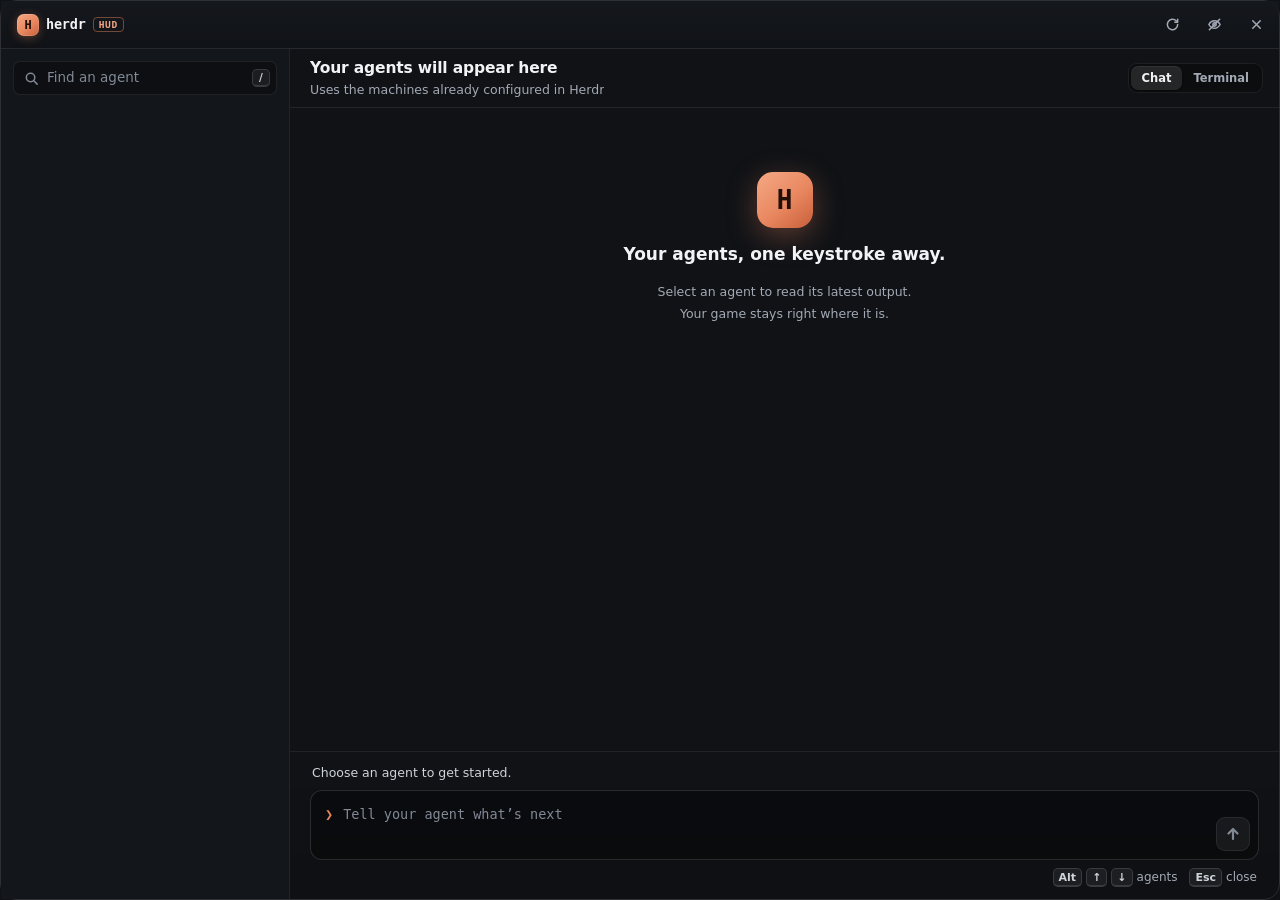
==== commit f9124a4b: "Back-to-prompt pill, keycap toast answers, roomier default panel The transcript fades under its top " ====
--- a/Sources/HerdrHUD/Resources/index.html
+++ b/Sources/HerdrHUD/Resources/index.html
@@ -2,5 +2,5 @@
 <header><div class="brand" aria-hidden="true"><span class="mark">H</span><span class="word">herdr</span><span class="tag">HUD</span></div><div id="summary" aria-label="Agent states"></div><div id="machines" aria-label="Machine connections"></div><div class="spacer"></div><button id="refresh" class="icon" title="Refresh agents" aria-label="Refresh agents"><svg viewBox="0 0 16 16" aria-hidden="true"><path d="M13.5 8a5.5 5.5 0 1 1-1.6-3.9M13.5 2.5v3h-3"/></svg></button><button id="hide" class="icon" title="Hide the HUD, including H. Restore it from the menu bar or tray icon." aria-label="Hide HUD"><svg viewBox="0 0 16 16" aria-hidden="true"><path d="M2 8s2.2-4 6-4 6 4 6 4-2.2 4-6 4-6-4-6-4Z"/><circle cx="8" cy="8" r="1.8"/><path d="M2.5 13.5l11-11"/></svg></button><button id="close" class="icon" title="Close panel (Esc)" aria-label="Close agent panel"><svg viewBox="0 0 16 16" aria-hidden="true"><path d="M4 4l8 8M12 4l-8 8"/></svg></button></header>
 <div id="notice" role="status" hidden></div>
 <main><aside><div class="search"><svg viewBox="0 0 16 16" aria-hidden="true"><circle cx="7" cy="7" r="4.5"/><path d="M10.5 10.5 14 14"/></svg><input id="search" type="search" placeholder="Find an agent" aria-label="Find an agent"><kbd>/</kbd></div><div class="roster-heading"><span>Agents</span><span id="count">0</span></div><div id="roster"></div></aside><div id="divider" role="separator" aria-label="Resize agent roster" tabindex="0"></div>
-<section class="conversation"><div class="conversation-header"><div class="conversation-title"><strong id="title">Your agents will appear here</strong><div id="identity" class="subtitle">Uses the machines already configured in Herdr</div></div><div class="spacer"></div><div class="switch" role="group" aria-label="View"><button id="chat" aria-pressed="true">Chat</button><button id="terminal" aria-pressed="false">Terminal</button></div></div><div id="working" hidden><span class="spark" aria-hidden="true"></span><span id="work-text">Working…</span><span id="work-time"></span></div><div id="output" tabindex="0" aria-label="Agent output"><div class="empty"><div class="empty-h">H</div><h2>Your agents, one keystroke away.</h2><p>Select an agent to read its latest output.<br>Your game stays right where it is.</p></div></div>
-<div id="composer"><div id="send-status" role="status">Choose an agent to get started.</div><div class="input"><span class="caret" aria-hidden="true">❯</span><textarea id="prompt" placeholder="Tell your agent what’s next" aria-label="Prompt to selected agent" title="Enter sends. Shift+Enter adds a new line." rows="2"></textarea><button id="send" disabled title="Send (Enter)" aria-label="Send prompt"><svg viewBox="0 0 16 16" aria-hidden="true"><path d="M8 13V3M3.5 7.5 8 3l4.5 4.5"/></svg></button></div><div class="composer-actions"><div id="chips" aria-label="Agent status line"></div><div id="hint"><span><kbd>Enter</kbd> send</span><span><kbd id="mod">Alt</kbd><kbd>↑</kbd><kbd>↓</kbd> agents</span><span><kbd>Esc</kbd> close</span></div></div><button id="reconcile" hidden>I checked Herdr. Allow another send</button></div></section></main><script src="model.js"></script><script src="render.js"></script><script src="app.js"></script></body></html>
+<section class="conversation"><div class="conversation-header"><div class="conversation-title"><strong id="title">Your agents will appear here</strong><div id="identity" class="subtitle">Uses the machines already configured in Herdr</div></div><div class="spacer"></div><div class="switch" role="group" aria-label="View"><button id="chat" aria-pressed="true">Chat</button><button id="terminal" aria-pressed="false">Terminal</button></div></div><div id="working" hidden><span class="spark" aria-hidden="true"></span><span id="work-text">Working…</span><span id="work-time"></span></div><div class="viewport"><button id="earlier" type="button" hidden>↑ Back to your last prompt</button><div id="output" tabindex="0" aria-label="Agent output"><div class="empty"><div class="empty-h">H</div><h2>Your agents, one keystroke away.</h2><p>Select an agent to read its latest output.<br>Your game stays right where it is.</p></div></div></div>
+<div id="composer"><div id="send-status" role="status">Choose an agent to get started.</div><div class="input"><span class="caret" aria-hidden="true">❯</span><textarea id="prompt" placeholder="Tell your agent what’s next" aria-label="Prompt to selected agent" title="Enter sends. Shift+Enter adds a new line." rows="2"></textarea><button id="send" disabled title="Send (Enter)" aria-label="Send prompt"><svg viewBox="0 0 16 16" aria-hidden="true"><path d="M8 13V3M3.5 7.5 8 3l4.5 4.5"/></svg></button></div><div class="composer-actions"><div id="chips" aria-label="Agent status line"></div><div id="hint"><span><kbd id="mod">Alt</kbd><kbd>↑</kbd><kbd>↓</kbd> agents</span><span><kbd>Esc</kbd> close</span></div></div><button id="reconcile" hidden>I checked Herdr. Allow another send</button></div></section></main><script src="model.js"></script><script src="render.js"></script><script src="app.js"></script></body></html>
--- a/Sources/HerdrHUD/Resources/style.css
+++ b/Sources/HerdrHUD/Resources/style.css
@@ -229,7 +229,7 @@
 #search::-webkit-search-cancel-button { display: none; }
 #search::placeholder, textarea::placeholder { color: var(--text-faint); }
 .roster-heading { display: none; }
-#roster { flex: 1; overflow: auto; padding: 0 2px 0 0; }
+#roster { flex: 1; overflow: auto; padding: 0 2px 8px 0; -webkit-mask-image: linear-gradient(#000 calc(100% - 22px), transparent); mask-image: linear-gradient(#000 calc(100% - 22px), transparent); }
 
 /* Group headings, like categories in a friends list. */
 .group {
@@ -243,7 +243,7 @@
   color: var(--text-faint);
 }
 .group:first-child { margin-top: 2px; }
-.group-count { font-family: var(--mono); font-weight: 600; letter-spacing: 0; opacity: .8; }
+.group-count { font-weight: 600; letter-spacing: 0; opacity: .85; }
 .group.blocked { color: #ff9ca1; }
 .group.unread { color: #9cc8ff; }
 .group.working { color: #e7c07a; }
@@ -294,9 +294,9 @@
 .agent-icon.idle .dot { background: var(--idle); }
 .agent.offline .agent-icon { filter: grayscale(1); }
 .agent-name { grid-area: name; min-width: 0; color: var(--text); font-weight: 620; font-size: var(--text-md); overflow: hidden; text-overflow: ellipsis; white-space: nowrap; }
-.agent-meta { grid-area: meta; min-width: 0; overflow: hidden; text-overflow: ellipsis; white-space: nowrap; font: var(--text-2xs)/1.5 var(--mono); color: var(--text-muted); }
-.agent-time { grid-area: time; font: var(--text-2xs)/1 var(--mono); color: var(--text-muted); }
-.agent-key { grid-area: key; justify-self: end; display: grid; place-items: center; min-width: 17px; height: 17px; padding: 0 4px; border-radius: 5px; border: 1px solid var(--line); font: 600 10.5px/1 var(--mono); color: var(--text-muted); }
+.agent-meta { grid-area: meta; min-width: 0; overflow: hidden; text-overflow: ellipsis; white-space: nowrap; font: 12px/1.45 var(--font); color: var(--text-muted); }
+.agent-time { grid-area: time; font: 500 11.5px/1 var(--font); font-variant-numeric: tabular-nums; color: var(--text-muted); }
+.agent-key { grid-area: key; justify-self: end; display: grid; place-items: center; min-width: 17px; height: 17px; padding: 0 5px; border-radius: 5px; border: 1px solid var(--line); font: 600 10.5px/1 var(--font); color: var(--text-muted); }
 .agent-key:empty { display: none; }
 .agent.selected .agent-key, .agent:hover .agent-key { color: var(--text); border-color: var(--line-strong); }
 .agent-abbr { display: none; }
@@ -333,7 +333,8 @@
 @container roster (min-width: 200px) {
   .agent-ask { display: block; }
   .ask-text { display: -webkit-box; -webkit-box-orient: vertical; -webkit-line-clamp: 2; overflow: hidden; overflow-wrap: anywhere; }
-  .agent.idle:not(.selected) .ask-text, .agent.done:not(.selected) .ask-text, .agent.working:not(.selected) .ask-text { -webkit-line-clamp: 1; }
+  .agent.working:not(.selected) .ask-text { -webkit-line-clamp: 1; }
+  .agent.idle:not(.selected) .agent-ask, .agent.done:not(.selected) .agent-ask { display: none; }
 }
 @container roster (max-width: 199px) {
   .agent-time, .agent-key, .agent-meta, .quick, kbd { display: none; }
@@ -363,7 +364,7 @@
 }
 .conversation-title { min-width: 0; }
 .conversation-header strong { display: block; font-size: var(--text-lg); font-weight: 680; letter-spacing: -.15px; overflow: hidden; text-overflow: ellipsis; white-space: nowrap; }
-.subtitle { margin-top: 3px; font: var(--text-xs)/1.3 var(--mono); color: var(--text-muted); overflow: hidden; text-overflow: ellipsis; white-space: nowrap; }
+.subtitle { margin-top: 3px; font: 12.5px/1.3 var(--font); color: var(--text-muted); overflow: hidden; text-overflow: ellipsis; white-space: nowrap; }
 #chips { display: flex; gap: 6px; min-width: 0; overflow: hidden; }
 #chips .chip {
   display: flex;
@@ -375,7 +376,7 @@
   border: 1px solid var(--line);
   background: var(--raised);
   color: var(--text-soft);
-  font: 600 var(--text-2xs)/1 var(--mono);
+  font: 600 var(--text-xs)/1 var(--font);
   white-space: nowrap;
 }
 #chips .chip.model { color: var(--accent-hi); border-color: var(--accent-line); background: var(--accent-soft); }
@@ -400,11 +401,34 @@
   border-bottom: 1px solid var(--line);
 }
 #work-text { font-weight: 600; color: var(--accent-hi); overflow: hidden; text-overflow: ellipsis; white-space: nowrap; }
-#work-time { font: var(--text-xs)/1 var(--mono); color: var(--text-muted); white-space: nowrap; }
+#work-time { font: 12px/1 var(--font); font-variant-numeric: tabular-nums; color: var(--text-muted); white-space: nowrap; }
 .spark { width: 14px; text-align: center; color: var(--accent); font: 700 14px/1 var(--mono); }
 .spark::before { content: "✻"; animation: spark 1.2s steps(1) infinite; }
 @keyframes spark { 0% { content: "·"; } 16% { content: "✢"; } 33% { content: "✳"; } 50% { content: "✶"; } 66% { content: "✻"; } 83% { content: "✽"; } }
 
+/* The transcript scrolls under a soft top edge; once you scroll, a pill
+   takes you back to the start of your latest exchange. */
+.viewport { position: relative; flex: 1; display: flex; min-height: 0; }
+#earlier {
+  position: absolute;
+  top: 10px;
+  left: 50%;
+  z-index: 3;
+  transform: translateX(-50%);
+  height: 28px;
+  padding: 0 12px;
+  border-radius: 999px;
+  border-color: var(--line-strong);
+  background: rgba(30, 33, 40, .92);
+  -webkit-backdrop-filter: blur(12px);
+  backdrop-filter: blur(12px);
+  box-shadow: 0 6px 18px rgba(0, 0, 0, .45);
+  font-size: var(--text-xs);
+  font-weight: 600;
+  color: var(--text-soft);
+}
+#earlier:hover { color: var(--text); background: rgba(44, 48, 57, .96); }
+#output.scrolled { -webkit-mask-image: linear-gradient(transparent, #000 56px); mask-image: linear-gradient(transparent, #000 56px); }
 #output {
   position: relative;
   flex: 1;
@@ -413,7 +437,6 @@
   overflow-wrap: anywhere;
   user-select: text;
 }
-#output.scrolled { -webkit-mask-image: linear-gradient(transparent, #000 36px); mask-image: linear-gradient(transparent, #000 36px); }
 #output.terminal { padding: var(--space-4) var(--space-5); background: rgba(0, 0, 0, .3); }
 #output > pre { margin: 0; white-space: pre-wrap; word-break: break-word; font: var(--text-sm)/1.6 var(--mono); color: var(--text-soft); }
 /* Terminal view: tables keep their columns, prose wraps under its own indent. */
@@ -424,7 +447,8 @@
 
 /* Turns, in Claude Code's shape. */
 .turn { max-width: 780px; margin: 0 auto; }
-.turn.user { margin-top: var(--space-4); margin-bottom: var(--space-3); }
+.turn.user { margin-top: var(--space-5); margin-bottom: var(--space-2); }
+.turn.user > .prompt-row { margin-bottom: var(--space-3); }
 .turn.user:first-child { margin-top: 0; }
 .turn.assistant { margin-bottom: var(--space-2); }
 .prompt-row {
@@ -432,8 +456,8 @@
   gap: 10px;
   padding: 10px 14px 10px 12px;
   border-radius: var(--radius);
-  background: rgba(255, 255, 255, .065);
-  border: 1px solid var(--line);
+  background: rgba(255, 255, 255, .07);
+  border: 1px solid var(--line-strong);
 }
 .caret { flex-shrink: 0; color: var(--accent); font: 700 var(--text-md)/1.62 var(--mono); }
 .bubble { min-width: 0; font-size: var(--text-body); line-height: var(--leading); color: var(--text); }
@@ -447,7 +471,7 @@
 .entry > .step { margin-top: calc(var(--text-body) * var(--leading) / 2 - 3.5px); }
 .reply { font-size: var(--text-body); line-height: var(--leading); color: var(--text); }
 .reply.context { color: var(--text-soft); }
-.result-line { display: flex; gap: 8px; min-width: 0; margin-left: 2px; font: var(--text-xs)/1.5 var(--mono); color: var(--text-muted); }
+.result-line { display: flex; gap: 8px; min-width: 0; margin-left: 2px; font: 12px/1.55 var(--mono); color: var(--text-muted); }
 .result-line .elbow { flex-shrink: 0; color: var(--text-faint); }
 .result-text { min-width: 0; overflow: hidden; text-overflow: ellipsis; white-space: nowrap; }
 .result-line.done .result-text::before { content: "✓ "; color: var(--done); }
@@ -494,12 +518,12 @@
 
 /* Tool calls: ⏺ Name(detail) on one line, ⎿ first result line under it. */
 .tool, .tool-run { margin: 6px 0; }
-.tool-head { display: flex; align-items: center; gap: 8px; min-width: 0; font: var(--text-sm)/1.5 var(--mono); color: var(--text-muted); white-space: nowrap; }
+.tool-head { display: flex; align-items: center; gap: 8px; min-width: 0; font: 13px/1.55 var(--mono); color: var(--text-muted); white-space: nowrap; }
 .tool-name { font-weight: 700; color: var(--text-soft); }
 .tool-detail { min-width: 0; overflow: hidden; text-overflow: ellipsis; color: var(--text-muted); }
 .tool > .result-line, .tool > summary > .result-line { padding-left: 13px; }
 details.tool > summary, .tool-run > summary { display: block; list-style: none; cursor: pointer; margin: 0 -8px; padding: 2px 8px; border-radius: 6px; }
-.tool-run > summary { display: flex; align-items: center; gap: 8px; font: var(--text-sm)/1.5 var(--mono); color: var(--text-muted); }
+.tool-run > summary { display: flex; align-items: center; gap: 8px; font: 13px/1.55 var(--mono); color: var(--text-muted); }
 details.tool > summary:hover, .tool-run > summary:hover { background: var(--hover); }
 details > summary::-webkit-details-marker { display: none; }
 .tool-run > summary::after { content: "›"; margin-left: 2px; color: var(--text-faint); transition: transform .15s; }
@@ -514,7 +538,7 @@
   border-radius: var(--radius-sm);
   border: 1px solid var(--line);
   background: rgba(0, 0, 0, .3);
-  font: var(--text-xs)/1.55 var(--mono);
+  font: 12.5px/1.6 var(--mono);
   color: var(--text-soft);
 }
 
@@ -585,7 +609,7 @@
 .dialog-desc { font-size: var(--text-xs); font-weight: 400; color: var(--text-muted); }
 .dialog-note { font-size: var(--text-xs); color: var(--text-muted); }
 
-.status-line { margin: var(--space-2) 0 var(--space-2) 1px; font: var(--text-xs)/1.5 var(--mono); color: var(--text-faint); }
+.status-line { margin: var(--space-2) 0 var(--space-2) 1px; font: 12px/1.5 var(--mono); color: var(--text-muted); }
 .status-line::before { content: "✻ "; color: var(--accent); }
 .recap {
   margin: var(--space-3) 0;
@@ -637,10 +661,10 @@
 #send:disabled { opacity: 1; color: var(--text-faint); background: var(--raised); border-color: var(--line); box-shadow: none; }
 #send:hover:not(:disabled) { filter: brightness(1.08); }
 .composer-actions { display: flex; align-items: center; justify-content: space-between; gap: var(--space-3); margin-top: var(--space-2); padding: 0 2px; }
-#send-status { margin: 0 2px var(--space-2); min-width: 0; overflow: hidden; text-overflow: ellipsis; white-space: nowrap; font-size: var(--text-xs); color: var(--text-muted); }
-#hint { display: flex; gap: var(--space-3); flex-shrink: 0; font-size: var(--text-xs); color: var(--text-muted); }
+#send-status { margin: 0 2px var(--space-2); min-width: 0; overflow: hidden; text-overflow: ellipsis; white-space: nowrap; font-size: 12.5px; color: var(--text-soft); }
+#hint { display: flex; gap: var(--space-3); flex-shrink: 0; font-size: 12px; color: var(--text-muted); }
 #hint span { display: flex; align-items: center; gap: 4px; white-space: nowrap; }
-#hint kbd { height: 17px; min-width: 17px; font-size: 10px; }
+#hint kbd { height: 19px; min-width: 19px; font-size: 11px; }
 #reconcile { margin-top: var(--space-2); font-size: var(--text-xs); }
 
 ::-webkit-scrollbar { width: 10px; height: 10px; }
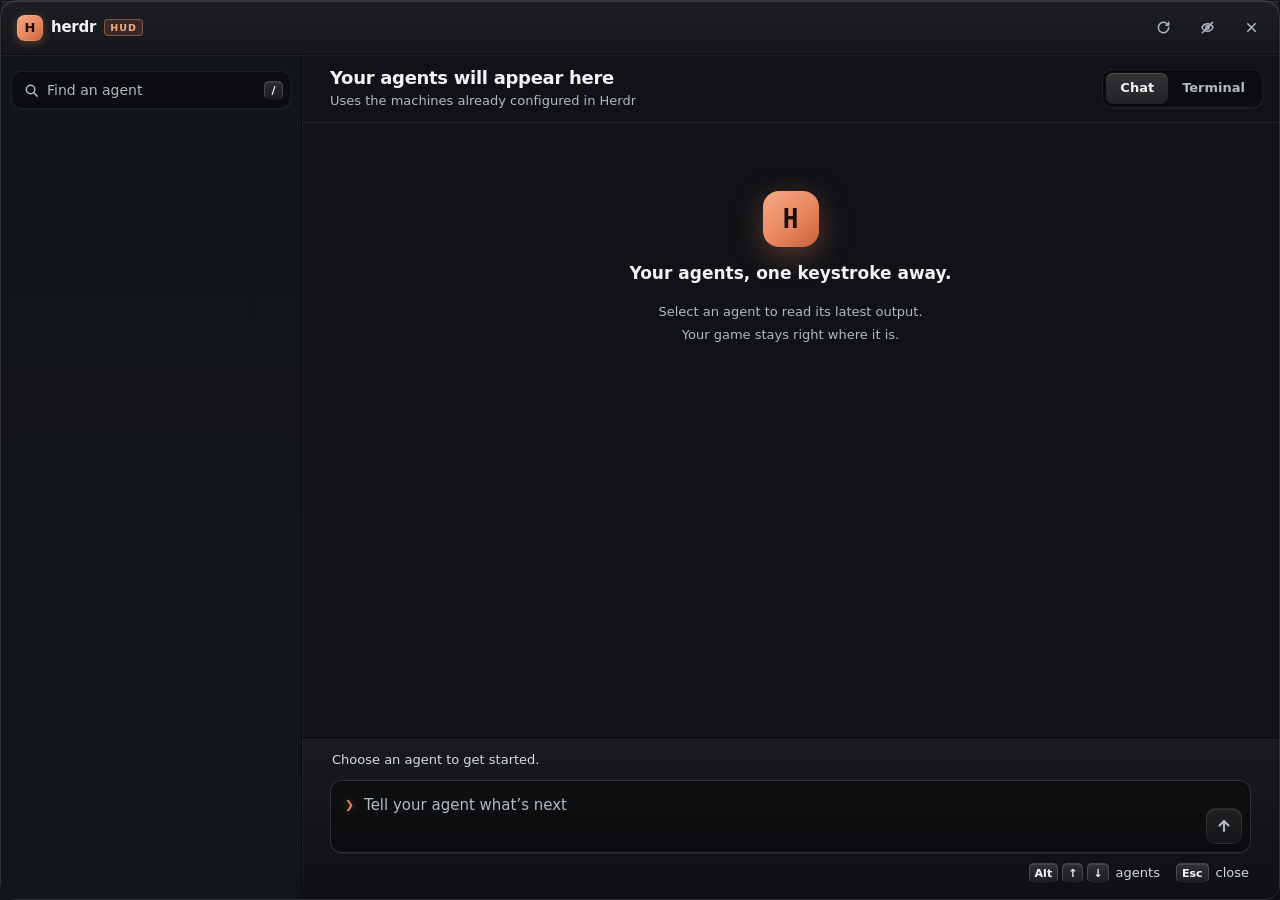
==== commit 5f3ad29c: "Adopt the AAA finish, a prompt band, a compact Ready list and a clearer toast The blind round 4 favo" ====
--- a/Sources/HerdrHUD/Resources/index.html
+++ b/Sources/HerdrHUD/Resources/index.html
@@ -2,5 +2,5 @@
 <header><div class="brand" aria-hidden="true"><span class="mark">H</span><span class="word">herdr</span><span class="tag">HUD</span></div><div id="summary" aria-label="Agent states"></div><div id="machines" aria-label="Machine connections"></div><div class="spacer"></div><button id="refresh" class="icon" title="Refresh agents" aria-label="Refresh agents"><svg viewBox="0 0 16 16" aria-hidden="true"><path d="M13.5 8a5.5 5.5 0 1 1-1.6-3.9M13.5 2.5v3h-3"/></svg></button><button id="hide" class="icon" title="Hide the HUD, including H. Restore it from the menu bar or tray icon." aria-label="Hide HUD"><svg viewBox="0 0 16 16" aria-hidden="true"><path d="M2 8s2.2-4 6-4 6 4 6 4-2.2 4-6 4-6-4-6-4Z"/><circle cx="8" cy="8" r="1.8"/><path d="M2.5 13.5l11-11"/></svg></button><button id="close" class="icon" title="Close panel (Esc)" aria-label="Close agent panel"><svg viewBox="0 0 16 16" aria-hidden="true"><path d="M4 4l8 8M12 4l-8 8"/></svg></button></header>
 <div id="notice" role="status" hidden></div>
 <main><aside><div class="search"><svg viewBox="0 0 16 16" aria-hidden="true"><circle cx="7" cy="7" r="4.5"/><path d="M10.5 10.5 14 14"/></svg><input id="search" type="search" placeholder="Find an agent" aria-label="Find an agent"><kbd>/</kbd></div><div class="roster-heading"><span>Agents</span><span id="count">0</span></div><div id="roster"></div></aside><div id="divider" role="separator" aria-label="Resize agent roster" tabindex="0"></div>
-<section class="conversation"><div class="conversation-header"><div class="conversation-title"><strong id="title">Your agents will appear here</strong><div id="identity" class="subtitle">Uses the machines already configured in Herdr</div></div><div class="spacer"></div><div class="switch" role="group" aria-label="View"><button id="chat" aria-pressed="true">Chat</button><button id="terminal" aria-pressed="false">Terminal</button></div></div><div id="working" hidden><span class="spark" aria-hidden="true"></span><span id="work-text">Working…</span><span id="work-time"></span></div><div class="viewport"><button id="earlier" type="button" hidden>↑ Back to your last prompt</button><div id="output" tabindex="0" aria-label="Agent output"><div class="empty"><div class="empty-h">H</div><h2>Your agents, one keystroke away.</h2><p>Select an agent to read its latest output.<br>Your game stays right where it is.</p></div></div></div>
+<section class="conversation"><div class="conversation-header"><div class="conversation-title"><strong id="title">Your agents will appear here</strong><div id="identity" class="subtitle">Uses the machines already configured in Herdr</div></div><div class="spacer"></div><div class="switch" role="group" aria-label="View"><button id="chat" aria-pressed="true">Chat</button><button id="terminal" aria-pressed="false">Terminal</button></div></div><div id="working" hidden><span class="spark" aria-hidden="true"></span><span id="work-text">Working…</span><span id="work-time"></span></div><div class="viewport"><button id="earlier" type="button" title="Back to your last prompt" hidden><span class="earlier-caret" aria-hidden="true">❯</span><span id="earlier-text">Your last prompt</span><span class="earlier-jump">Jump to prompt ↑</span></button><div id="output" tabindex="0" aria-label="Agent output"><div class="empty"><div class="empty-h">H</div><h2>Your agents, one keystroke away.</h2><p>Select an agent to read its latest output.<br>Your game stays right where it is.</p></div></div></div>
 <div id="composer"><div id="send-status" role="status">Choose an agent to get started.</div><div class="input"><span class="caret" aria-hidden="true">❯</span><textarea id="prompt" placeholder="Tell your agent what’s next" aria-label="Prompt to selected agent" title="Enter sends. Shift+Enter adds a new line." rows="2"></textarea><button id="send" disabled title="Send (Enter)" aria-label="Send prompt"><svg viewBox="0 0 16 16" aria-hidden="true"><path d="M8 13V3M3.5 7.5 8 3l4.5 4.5"/></svg></button></div><div class="composer-actions"><div id="chips" aria-label="Agent status line"></div><div id="hint"><span><kbd id="mod">Alt</kbd><kbd>↑</kbd><kbd>↓</kbd> agents</span><span><kbd>Esc</kbd> close</span></div></div><button id="reconcile" hidden>I checked Herdr. Allow another send</button></div></section></main><script src="model.js"></script><script src="render.js"></script><script src="app.js"></script></body></html>
--- a/Sources/HerdrHUD/Resources/style.css
+++ b/Sources/HerdrHUD/Resources/style.css
@@ -10,17 +10,21 @@
   --bg-top: #15181d;
   --surface: #13161b;
   --raised: rgba(255, 255, 255, .06);
-  --sunken: rgba(0, 0, 0, .28);
-  --hover: rgba(255, 255, 255, .045);
-  --line: rgba(255, 255, 255, .075);
-  --line-strong: rgba(255, 255, 255, .13);
-  --rim: rgba(255, 255, 255, .06);
+  --raised-hi: rgba(255, 255, 255, .09);
+  --sunken: rgba(0, 0, 0, .3);
+  --hover: rgba(255, 255, 255, .05);
+  --line: rgba(255, 255, 255, .08);
+  --line-strong: rgba(255, 255, 255, .14);
+  --rim: rgba(255, 255, 255, .07);
+  --hl: inset 0 1px 0 rgba(255, 255, 255, .07);
+  --hl-strong: inset 0 1px 0 rgba(255, 255, 255, .12);
+  --drop: 0 1px 2px rgba(0, 0, 0, .35);
 
   /* Text */
   --text: #f2f3f5;
-  --text-soft: #cfd3da;
-  --text-muted: #a3aab5;
-  --text-faint: #818995;
+  --text-soft: #d7dbe1;
+  --text-muted: #b3b9c3;
+  --text-faint: #8f97a3;
 
   /* Accent: Claude's terracotta, a touch brighter for a dark sheet over a game. */
   --accent: #e8875f;
@@ -46,11 +50,11 @@
   --font: -apple-system, BlinkMacSystemFont, "SF Pro Text", "Segoe UI Variable Text", "Segoe UI", "Inter", system-ui, sans-serif;
   --mono: ui-monospace, "SF Mono", SFMono-Regular, "Cascadia Code", "Cascadia Mono", "JetBrains Mono", Menlo, Consolas, monospace;
   --text-2xs: 11px;
-  --text-xs: 11.5px;
-  --text-sm: 12.5px;
-  --text-md: 13.5px;
-  --text-body: 14.5px;
-  --text-lg: 15.5px;
+  --text-xs: 12px;
+  --text-sm: 13px;
+  --text-md: 14px;
+  --text-body: 15px;
+  --text-lg: 17px;
   --leading: 1.62;
 
   /* Shape and rhythm */
@@ -93,7 +97,7 @@
   background: var(--bg);
   border: 1px solid var(--line-strong);
   border-radius: var(--radius-panel);
-  box-shadow: inset 0 1px 0 var(--rim);
+  box-shadow: inset 0 1px 0 rgba(255, 255, 255, .1), inset 0 0 0 1px rgba(0, 0, 0, .4);
 }
 
 button, input, textarea { font: inherit; color: inherit; }
@@ -101,19 +105,21 @@
   cursor: pointer;
   border: 1px solid var(--line);
   border-radius: var(--radius-sm);
-  background: var(--raised);
+  background: linear-gradient(var(--raised-hi), var(--raised));
+  box-shadow: var(--hl), var(--drop);
   padding: 6px 10px;
-  transition: background .12s, border-color .12s, color .12s, box-shadow .12s;
-}
-button:hover { background: rgba(255, 255, 255, .09); border-color: var(--line-strong); }
+  transition: background .14s, border-color .14s, color .14s, box-shadow .14s, filter .14s;
+}
+button:hover { background: linear-gradient(rgba(255, 255, 255, .13), rgba(255, 255, 255, .08)); border-color: var(--line-strong); }
+button:active:not(:disabled) { box-shadow: inset 0 1px 2px rgba(0, 0, 0, .35); }
 button:disabled { opacity: .4; cursor: default; }
 button:focus-visible, input:focus-visible, textarea:focus-visible, [tabindex]:focus-visible, summary:focus-visible {
   outline: 2px solid var(--accent);
   outline-offset: 2px;
 }
 svg { width: 15px; height: 15px; fill: none; stroke: currentColor; stroke-width: 1.6; stroke-linecap: round; stroke-linejoin: round; flex-shrink: 0; }
-button.icon { display: grid; place-items: center; width: 30px; height: 30px; padding: 0; border-color: transparent; background: none; color: var(--text-muted); }
-button.icon:hover { color: var(--text); background: var(--hover); border-color: var(--line); }
+button.icon { display: grid; place-items: center; width: 32px; height: 32px; padding: 0; border-color: transparent; background: none; box-shadow: none; color: var(--text-muted); }
+button.icon:hover { color: var(--text); background: var(--raised); border-color: var(--line); box-shadow: var(--hl); }
 #close:hover { color: #fff; background: rgba(255, 107, 114, .18); border-color: var(--blocked-line); }
 .spacer { flex: 1; }
 [hidden] { display: none !important; }
@@ -121,15 +127,16 @@
 kbd {
   display: inline-grid;
   place-items: center;
-  min-width: 18px;
-  height: 18px;
+  min-width: 19px;
+  height: 19px;
   padding: 0 5px;
-  border: 1px solid var(--line-strong);
-  border-bottom-width: 2px;
+  border: 1px solid rgba(255, 255, 255, .16);
+  border-bottom-color: rgba(0, 0, 0, .45);
   border-radius: 5px;
-  background: var(--raised);
-  color: var(--text-soft);
-  font: 600 10.5px/1 var(--font);
+  background: linear-gradient(rgba(255, 255, 255, .13), rgba(255, 255, 255, .06));
+  box-shadow: inset 0 1px 0 rgba(255, 255, 255, .1), 0 1px 0 rgba(0, 0, 0, .4);
+  color: var(--text);
+  font: 650 11px/1 var(--font);
 }
 
 /* Header: brand, live state pills, then quiet window controls. */
@@ -137,46 +144,53 @@
   display: flex;
   align-items: center;
   gap: var(--space-3);
-  min-height: 48px;
-  padding: 0 var(--space-2) 0 var(--space-4);
-  border-bottom: 1px solid var(--line);
-  background: linear-gradient(var(--bg-top), transparent);
-}
-.brand { display: flex; align-items: center; gap: 7px; flex-shrink: 0; }
+  min-height: 54px;
+  padding: 0 var(--space-3) 0 var(--space-4);
+  border-bottom: 1px solid rgba(0, 0, 0, .45);
+  background: linear-gradient(rgba(255, 255, 255, .055), rgba(255, 255, 255, .02));
+  box-shadow: inset 0 1px 0 rgba(255, 255, 255, .06), 0 1px 0 rgba(255, 255, 255, .05);
+  position: relative;
+  z-index: 1;
+}
+.brand { display: flex; align-items: center; gap: 8px; flex-shrink: 0; }
 .mark {
   display: grid;
   place-items: center;
-  width: 22px;
-  height: 22px;
-  border-radius: 7px;
+  width: 26px;
+  height: 26px;
+  border-radius: 8px;
   background: linear-gradient(140deg, var(--accent-hi), var(--accent) 55%, #c85f3a);
   box-shadow: 0 0 0 1px rgba(255, 255, 255, .14) inset, 0 2px 10px rgba(232, 135, 95, .35);
   color: var(--accent-ink);
-  font: 800 12px/1 var(--mono);
-}
-.word { font: 650 13.5px/1 var(--mono); letter-spacing: -.2px; }
-.tag { padding: 2px 5px; border-radius: 4px; border: 1px solid var(--accent-line); color: var(--accent-hi); font: 700 9.5px/1 var(--mono); letter-spacing: .08em; }
-
-#summary { display: flex; gap: 6px; min-width: 0; margin-left: var(--space-2); overflow: hidden; }
+  font: 800 13px/1 var(--font);
+}
+.word { font: 720 15px/1 var(--font); letter-spacing: -.25px; }
+.tag { padding: 3px 5px; border-radius: 4px; border: 1px solid var(--accent-line); background: var(--accent-soft); color: var(--accent-hi); font: 750 9.5px/1 var(--font); letter-spacing: .12em; }
+
+#summary { display: flex; gap: 8px; min-width: 0; margin: -10px -10px -10px 2px; padding: 10px; overflow: hidden; }
 .pill {
   display: flex;
   align-items: center;
-  gap: 6px;
-  height: 26px;
-  padding: 0 10px 0 9px;
+  gap: 7px;
+  height: 30px;
+  padding: 0 12px 0 11px;
   border-radius: 999px;
-  border-color: var(--line);
-  background: var(--raised);
+  border: 1px solid var(--line-strong);
+  background: linear-gradient(rgba(255, 255, 255, .08), rgba(255, 255, 255, .035));
+  box-shadow: var(--hl), var(--drop);
   font-size: var(--text-sm);
-  color: var(--text-muted);
+  font-weight: 550;
+  color: var(--text-soft);
   white-space: nowrap;
 }
-.pill b { color: var(--text); font-weight: 700; font-variant-numeric: tabular-nums; }
+.pill b { color: var(--text); font-size: 14px; font-weight: 750; font-variant-numeric: tabular-nums; }
 .pill-label { margin-left: -2px; }
-.pill.blocked { background: var(--blocked-soft); border-color: var(--blocked-line); color: #ffc9cc; }
+.pill.blocked { background: linear-gradient(rgba(255, 107, 114, .26), rgba(255, 107, 114, .13)); border-color: rgba(255, 107, 114, .55); color: #ffd6d8; box-shadow: inset 0 1px 0 rgba(255, 190, 194, .18), 0 0 12px rgba(255, 107, 114, .24), var(--drop); }
+.pill:hover { border-color: rgba(255, 255, 255, .24); }
+.pill.blocked:hover { border-color: rgba(255, 107, 114, .75); }
 .pill.blocked b { color: #fff; }
-.pill.unread { background: var(--unread-soft); border-color: var(--unread-line); color: #cfe4ff; }
-.pill.working { color: #f6dcaa; }
+.pill.unread { background: linear-gradient(rgba(94, 169, 255, .24), rgba(94, 169, 255, .12)); border-color: var(--unread-line); color: #d8e9ff; }
+.pill.working { color: #f8e2b6; }
 
 #machines { display: flex; gap: var(--space-3); min-width: 0; overflow: hidden; font-size: var(--text-xs); color: var(--text-muted); white-space: nowrap; }
 .machine { display: flex; gap: 6px; align-items: center; }
@@ -203,31 +217,34 @@
 /* Layout */
 main { flex: 1; display: flex; min-height: 0; }
 aside {
-  width: 288px;
+  width: 300px;
   min-width: 56px;
   max-width: 42%;
   display: flex;
   flex-direction: column;
-  padding: var(--space-3) var(--space-2) var(--space-2);
-  background: var(--surface);
+  padding: var(--space-4) 10px var(--space-2);
+  background: linear-gradient(rgba(0, 0, 0, .1), rgba(0, 0, 0, .04)), var(--surface);
   container: roster / inline-size;
 }
 .search {
   display: flex;
   align-items: center;
   gap: var(--space-2);
-  margin: 0 var(--space-1) var(--space-3);
-  padding: 0 6px 0 10px;
-  height: 34px;
+  margin: 0 0 var(--space-3);
+  padding: 0 7px 0 12px;
+  height: 38px;
   border: 1px solid var(--line);
-  border-radius: var(--radius-sm);
+  border-radius: var(--radius);
   background: var(--sunken);
-  color: var(--text-faint);
-}
-.search:focus-within { border-color: var(--accent-line); box-shadow: 0 0 0 3px var(--accent-soft); }
+  box-shadow: inset 0 1px 2px rgba(0, 0, 0, .35), 0 1px 0 rgba(255, 255, 255, .05);
+  color: var(--text-muted);
+  font-size: var(--text-md);
+  transition: border-color .14s, box-shadow .14s;
+}
+.search:focus-within { border-color: var(--accent-line); box-shadow: inset 0 1px 2px rgba(0, 0, 0, .35), 0 0 0 3px var(--accent-soft), 0 0 16px rgba(232, 135, 95, .18); }
 #search { flex: 1; min-width: 0; padding: 0; border: 0; background: none; outline: none; color: var(--text); }
 #search::-webkit-search-cancel-button { display: none; }
-#search::placeholder, textarea::placeholder { color: var(--text-faint); }
+#search::placeholder, textarea::placeholder { color: var(--text-muted); }
 .roster-heading { display: none; }
 #roster { flex: 1; overflow: auto; padding: 0 2px 8px 0; -webkit-mask-image: linear-gradient(#000 calc(100% - 22px), transparent); mask-image: linear-gradient(#000 calc(100% - 22px), transparent); }
 
@@ -235,41 +252,46 @@
 .group {
   display: flex;
   align-items: center;
-  gap: 6px;
-  margin: var(--space-2) var(--space-2) 6px;
-  font: 700 var(--text-2xs)/1 var(--font);
-  letter-spacing: .09em;
+  gap: 8px;
+  margin: var(--space-4) var(--space-2) var(--space-2);
+  font: 750 var(--text-2xs)/1 var(--font);
+  letter-spacing: .1em;
   text-transform: uppercase;
-  color: var(--text-faint);
-}
+  color: var(--text-muted);
+}
+.group::after { content: ""; flex: 1; height: 1px; background: linear-gradient(90deg, currentColor, transparent); opacity: .22; }
 .group:first-child { margin-top: 2px; }
-.group-count { font-weight: 600; letter-spacing: 0; opacity: .85; }
-.group.blocked { color: #ff9ca1; }
-.group.unread { color: #9cc8ff; }
-.group.working { color: #e7c07a; }
+.group-count { display: inline-grid; place-items: center; min-width: 18px; height: 17px; padding: 0 5px; border-radius: 999px; background: rgba(255, 255, 255, .08); font-weight: 750; letter-spacing: 0; color: var(--text); font-variant-numeric: tabular-nums; }
+.group.blocked { color: #ffa3a8; }
+.group.blocked .group-count { background: rgba(255, 107, 114, .22); color: #ffe1e3; }
+.group.unread { color: #a6ceff; }
+.group.unread .group-count { background: rgba(94, 169, 255, .2); color: #e1eeff; }
+.group.working { color: #f0c983; }
+.group.working .group-count { background: rgba(245, 181, 68, .18); color: #fcebc8; }
 
 /* Roster cards. They reflow with the roster's width (drag the divider): a rail
    of monograms below 120px, monogram and title below 200px, then everything. */
 .agent {
   position: relative;
   display: grid;
-  grid-template-columns: 34px minmax(0, 1fr) auto;
+  grid-template-columns: 36px minmax(0, 1fr) auto;
   grid-template-areas: "icon name time" "icon meta key" "ask ask ask";
-  column-gap: 10px;
-  row-gap: 1px;
+  column-gap: 12px;
+  row-gap: 2px;
   align-items: center;
   width: 100%;
-  margin-bottom: 3px;
-  padding: 8px 10px;
+  margin-bottom: 4px;
+  padding: 9px 12px;
   text-align: left;
   border: 1px solid transparent;
-  border-radius: var(--radius);
+  border-radius: var(--radius-lg);
   background: transparent;
-}
-.agent:hover { background: var(--hover); border-color: var(--line); }
-.agent.selected { background: var(--raised); border-color: var(--line-strong); }
-.agent.selected::before { content: ""; position: absolute; left: -1px; top: 10px; bottom: 10px; width: 3px; border-radius: 0 3px 3px 0; background: var(--accent); box-shadow: 0 0 10px rgba(232, 135, 95, .6); }
-.agent.blocked { background: linear-gradient(90deg, rgba(255, 107, 114, .1), rgba(255, 107, 114, .03)); border-color: rgba(255, 107, 114, .24); }
+  box-shadow: none;
+}
+.agent:hover { background: var(--hover); border-color: var(--line); box-shadow: var(--hl); }
+.agent.selected { background: linear-gradient(rgba(255, 255, 255, .09), rgba(255, 255, 255, .045)); border-color: var(--line-strong); box-shadow: var(--hl-strong), 0 2px 10px rgba(0, 0, 0, .25); }
+.agent.selected::before { content: ""; position: absolute; left: -1px; top: 12px; bottom: 12px; width: 3px; border-radius: 0 3px 3px 0; background: var(--accent); box-shadow: 0 0 10px rgba(232, 135, 95, .7); }
+.agent.blocked { background: linear-gradient(90deg, rgba(255, 107, 114, .12), rgba(255, 107, 114, .04)); border-color: rgba(255, 107, 114, .28); }
 .agent.blocked:hover, .agent.blocked.selected { border-color: var(--blocked-line); }
 .agent.offline { opacity: .5; }
 .agent-icon {
@@ -277,14 +299,14 @@
   position: relative;
   display: grid;
   place-items: center;
-  width: 34px;
-  height: 34px;
+  width: 36px;
+  height: 36px;
   border-radius: 10px;
-  background: linear-gradient(140deg, hsl(var(--hue, 220) 58% 52%), hsl(calc(var(--hue, 220) + 28) 52% 34%));
-  box-shadow: inset 0 0 0 1px rgba(255, 255, 255, .16), inset 0 1px 0 rgba(255, 255, 255, .2);
+  background: linear-gradient(160deg, hsl(var(--hue, 220) 60% 56%), hsl(calc(var(--hue, 220) + 24) 54% 36%));
+  box-shadow: inset 0 0 0 1px rgba(255, 255, 255, .16), inset 0 1px 0 rgba(255, 255, 255, .28);
   color: #fff;
-  font: 750 11.5px/1 var(--mono);
-  letter-spacing: .02em;
+  font: 780 12.5px/1 var(--font);
+  letter-spacing: .03em;
   text-shadow: 0 1px 2px rgba(0, 0, 0, .35);
 }
 .agent-icon .dot { position: absolute; right: -4px; bottom: -4px; width: 12px; height: 12px; border: 2.5px solid #15171c; box-shadow: none; }
@@ -293,10 +315,10 @@
 .agent-icon.unread { box-shadow: inset 0 0 0 1px rgba(255, 255, 255, .16), 0 0 0 2px #15171c, 0 0 0 3.5px rgba(94, 169, 255, .85); }
 .agent-icon.idle .dot { background: var(--idle); }
 .agent.offline .agent-icon { filter: grayscale(1); }
-.agent-name { grid-area: name; min-width: 0; color: var(--text); font-weight: 620; font-size: var(--text-md); overflow: hidden; text-overflow: ellipsis; white-space: nowrap; }
-.agent-meta { grid-area: meta; min-width: 0; overflow: hidden; text-overflow: ellipsis; white-space: nowrap; font: 12px/1.45 var(--font); color: var(--text-muted); }
-.agent-time { grid-area: time; font: 500 11.5px/1 var(--font); font-variant-numeric: tabular-nums; color: var(--text-muted); }
-.agent-key { grid-area: key; justify-self: end; display: grid; place-items: center; min-width: 17px; height: 17px; padding: 0 5px; border-radius: 5px; border: 1px solid var(--line); font: 600 10.5px/1 var(--font); color: var(--text-muted); }
+.agent-name { grid-area: name; min-width: 0; color: var(--text); font-weight: 680; font-size: 14.5px; line-height: 1.3; letter-spacing: -.1px; overflow: hidden; text-overflow: ellipsis; white-space: nowrap; }
+.agent-meta { grid-area: meta; min-width: 0; overflow: hidden; text-overflow: ellipsis; white-space: nowrap; font: 12.5px/1.4 var(--font); color: var(--text-muted); }
+.agent-time { grid-area: time; font: 550 12px/1 var(--font); font-variant-numeric: tabular-nums; color: var(--text-muted); }
+.agent-key { grid-area: key; justify-self: end; display: grid; place-items: center; min-width: 20px; height: 19px; padding: 0 5px; border-radius: 5px; border: 1px solid var(--line-strong); background: rgba(255, 255, 255, .05); font: 650 11.5px/1 var(--font); color: var(--text); background: rgba(255, 255, 255, .09); }
 .agent-key:empty { display: none; }
 .agent.selected .agent-key, .agent:hover .agent-key { color: var(--text); border-color: var(--line-strong); }
 .agent-abbr { display: none; }
@@ -304,51 +326,63 @@
   grid-area: ask;
   display: none;
   min-width: 0;
-  margin-top: 7px;
-  padding: 6px 9px;
-  border-radius: var(--radius-sm);
-  background: rgba(255, 255, 255, .04);
+  margin-top: 9px;
+  padding: 7px 11px;
+  border-radius: var(--radius);
+  background: rgba(0, 0, 0, .22);
   border: 1px solid var(--line);
+  box-shadow: 0 1px 0 rgba(255, 255, 255, .04);
   color: var(--text-soft);
   font-size: var(--text-sm);
-  line-height: 1.45;
-}
-.agent.blocked .agent-ask { background: rgba(255, 107, 114, .1); border-color: rgba(255, 107, 114, .22); color: #ffe3e4; }
+  line-height: 1.5;
+}
+.agent.blocked .agent-ask { background: rgba(0, 0, 0, .22); border-color: rgba(255, 107, 114, .26); color: #fff1f1; font-weight: 520; }
 
 /* Answer a needs-you card from the roster. */
-.agent-wrap { margin-bottom: 3px; border-radius: var(--radius); }
+.agent-wrap { margin-bottom: 8px; border-radius: var(--radius-lg); }
 .agent-wrap > .agent { margin-bottom: 0; }
-.agent-wrap.blocked { background: linear-gradient(90deg, rgba(255, 107, 114, .1), rgba(255, 107, 114, .03)); border: 1px solid rgba(255, 107, 114, .24); }
-.agent-wrap.blocked > .agent { background: none; border-color: transparent; }
-.agent-wrap.blocked > .agent.selected { background: rgba(255, 255, 255, .04); }
-.quick { display: flex; gap: 5px; padding: 0 10px 10px; }
-.quick-answer { flex: 0 1 auto; display: flex; align-items: center; gap: 6px; min-width: 0; height: 28px; padding: 0 8px 0 5px; border-radius: 7px; font-size: var(--text-xs); font-weight: 600; color: var(--text); background: rgba(255, 255, 255, .06); border-color: var(--line-strong); }
-.quick-answer kbd { min-width: 16px; height: 16px; font-size: 10px; }
+.agent-wrap.blocked { background: linear-gradient(160deg, rgba(255, 107, 114, .15), rgba(255, 107, 114, .05) 60%); border: 1px solid rgba(255, 107, 114, .32); box-shadow: inset 0 1px 0 rgba(255, 170, 175, .12), 0 4px 14px rgba(0, 0, 0, .2); }
+.agent-wrap.blocked > .agent { background: none; border-color: transparent; box-shadow: none; }
+.agent-wrap.blocked > .agent.selected { background: none; box-shadow: none; }
+.agent-wrap.blocked:has(> .agent.selected) { border-color: rgba(255, 107, 114, .6); background: linear-gradient(160deg, rgba(255, 107, 114, .2), rgba(255, 107, 114, .07) 60%); box-shadow: inset 0 1px 0 rgba(255, 170, 175, .18), 0 0 18px rgba(255, 107, 114, .18), 0 4px 14px rgba(0, 0, 0, .25); }
+.quick { display: flex; gap: 6px; padding: 0 12px 12px; }
+.quick-answer { flex: 0 1 auto; display: flex; align-items: center; gap: 6px; min-width: 0; height: 32px; padding: 0 10px 0 6px; border-radius: 8px; font-size: 12.5px; font-weight: 650; color: var(--text); background: linear-gradient(rgba(255, 255, 255, .11), rgba(255, 255, 255, .05)); border-color: rgba(255, 255, 255, .16); }
+.quick-answer kbd { min-width: 19px; height: 19px; font-size: 11px; }
 .quick-label { overflow: hidden; text-overflow: ellipsis; white-space: nowrap; }
-.quick-answer.primary { color: #0d1a12; background: var(--done); border-color: transparent; }
-.quick-answer.primary kbd { color: #0d1a12; background: rgba(255, 255, 255, .3); border-color: rgba(0, 0, 0, .2); }
+.quick-answer.primary { color: #06150d; background: linear-gradient(#5fe0a2, #36bf7e); border-color: rgba(0, 0, 0, .25); box-shadow: inset 0 1px 0 rgba(255, 255, 255, .35), 0 0 14px rgba(69, 208, 142, .28), var(--drop); }
+.quick-answer.primary kbd { color: #06150d; background: rgba(255, 255, 255, .32); border-color: rgba(0, 0, 0, .18); box-shadow: none; }
 .quick-answer.deny:hover { border-color: var(--blocked-line); background: var(--blocked-soft); }
-.quick-answer.primary:hover:not(:disabled) { filter: brightness(1.08); background: var(--done); }
+.quick-answer:hover:not(:disabled) { border-color: rgba(255, 255, 255, .26); }
+.quick-answer.primary:hover:not(:disabled) { filter: brightness(1.08); border-color: rgba(0, 0, 0, .25); background: linear-gradient(#5fe0a2, #36bf7e); box-shadow: inset 0 1px 0 rgba(255, 255, 255, .4), 0 0 20px rgba(69, 208, 142, .45), var(--drop); }
 
 @container roster (min-width: 200px) {
   .agent-ask { display: block; }
   .ask-text { display: -webkit-box; -webkit-box-orient: vertical; -webkit-line-clamp: 2; overflow: hidden; overflow-wrap: anywhere; }
   .agent.working:not(.selected) .ask-text { -webkit-line-clamp: 1; }
   .agent.idle:not(.selected) .agent-ask, .agent.done:not(.selected) .agent-ask { display: none; }
+  /* The open agent's conversation is already on the right. */
+  .agent.selected:not(.blocked) .agent-ask { display: none; }
+  /* Ready agents are one compact row each so the whole fleet fits in view. */
+  .agent.idle:not(.selected), .agent.done:not(.selected) { grid-template-columns: 24px minmax(0, 1fr) auto auto; grid-template-areas: "icon name time key"; column-gap: 10px; padding: 4px 12px; }
+  .agent.idle:not(.selected) .agent-meta, .agent.done:not(.selected) .agent-meta { display: none; }
+  .agent.idle:not(.selected) .agent-icon, .agent.done:not(.selected) .agent-icon { width: 24px; height: 24px; border-radius: 7px; font-size: 10px; }
+  .agent.idle:not(.selected) .agent-icon .dot, .agent.done:not(.selected) .agent-icon .dot { width: 10px; height: 10px; right: -3px; bottom: -3px; border-width: 2px; }
+  .agent.idle:not(.selected) .agent-name, .agent.done:not(.selected) .agent-name { font-size: 14px; font-weight: 600; color: var(--text-soft); }
 }
 @container roster (max-width: 199px) {
   .agent-time, .agent-key, .agent-meta, .quick, kbd { display: none; }
-  .agent { grid-template-columns: 34px minmax(0, 1fr); grid-template-areas: "icon name"; }
+  .agent { grid-template-columns: 36px minmax(0, 1fr); grid-template-areas: "icon name"; }
 }
 @container roster (max-width: 119px) {
   .search, .group span:first-child { display: none; }
-  .group { justify-content: center; margin: var(--space-2) 0 4px; }
+  .group { justify-content: center; margin: var(--space-3) 0 6px; }
+  .group::after { display: none; }
   .agent { grid-template-columns: 1fr; grid-template-areas: "icon"; justify-items: center; padding: 6px 2px; }
   .agent.selected::before { top: 8px; bottom: 8px; }
   .agent-name { display: none; }
 }
 
-#divider { width: 1px; background: var(--line); cursor: col-resize; flex-shrink: 0; position: relative; }
+#divider { width: 1px; background: rgba(0, 0, 0, .45); box-shadow: 1px 0 0 rgba(255, 255, 255, .05); cursor: col-resize; flex-shrink: 0; position: relative; }
 #divider::after { content: ""; position: absolute; inset: 0 -3px; }
 #divider:hover, #divider:focus { background: var(--accent); }
 
@@ -358,25 +392,26 @@
   display: flex;
   align-items: center;
   gap: var(--space-3);
-  min-height: 58px;
-  padding: var(--space-2) var(--space-4) var(--space-2) var(--space-5);
+  min-height: 68px;
+  padding: var(--space-3) var(--space-4) var(--space-3) var(--space-6);
   border-bottom: 1px solid var(--line);
 }
 .conversation-title { min-width: 0; }
-.conversation-header strong { display: block; font-size: var(--text-lg); font-weight: 680; letter-spacing: -.15px; overflow: hidden; text-overflow: ellipsis; white-space: nowrap; }
-.subtitle { margin-top: 3px; font: 12.5px/1.3 var(--font); color: var(--text-muted); overflow: hidden; text-overflow: ellipsis; white-space: nowrap; }
+.conversation-header strong { display: block; font-size: 18px; line-height: 1.25; font-weight: 720; letter-spacing: -.3px; overflow: hidden; text-overflow: ellipsis; white-space: nowrap; }
+.subtitle { margin-top: 3px; font: 13px/1.3 var(--font); color: var(--text-muted); overflow: hidden; text-overflow: ellipsis; white-space: nowrap; }
 #chips { display: flex; gap: 6px; min-width: 0; overflow: hidden; }
 #chips .chip {
   display: flex;
   align-items: center;
   gap: 6px;
-  height: 24px;
-  padding: 0 8px;
-  border-radius: 6px;
-  border: 1px solid var(--line);
-  background: var(--raised);
+  height: 26px;
+  padding: 0 9px;
+  border-radius: 7px;
+  border: 1px solid var(--line-strong);
+  background: linear-gradient(rgba(255, 255, 255, .08), rgba(255, 255, 255, .035));
+  box-shadow: var(--hl);
   color: var(--text-soft);
-  font: 600 var(--text-xs)/1 var(--font);
+  font: 650 var(--text-xs)/1 var(--font);
   white-space: nowrap;
 }
 #chips .chip.model { color: var(--accent-hi); border-color: var(--accent-line); background: var(--accent-soft); }
@@ -384,56 +419,61 @@
 .meter { width: 32px; height: 4px; border-radius: 2px; background: rgba(255, 255, 255, .12); overflow: hidden; }
 .meter span { display: block; height: 100%; border-radius: 2px; background: var(--done); }
 .chip.high .meter span { background: var(--working); }
-.switch { display: flex; flex-shrink: 0; padding: 2px; border-radius: 9px; border: 1px solid var(--line); background: var(--sunken); }
-.switch button { padding: 4px 11px; font-size: var(--text-xs); font-weight: 600; border: 0; border-radius: 7px; background: none; color: var(--text-muted); }
-.switch button[aria-pressed=true] { background: rgba(255, 255, 255, .1); color: var(--text); box-shadow: 0 1px 2px rgba(0, 0, 0, .3), inset 0 1px 0 rgba(255, 255, 255, .06); }
+.switch { display: flex; flex-shrink: 0; padding: 3px; border-radius: 10px; border: 1px solid var(--line); background: var(--sunken); box-shadow: inset 0 1px 2px rgba(0, 0, 0, .35), 0 1px 0 rgba(255, 255, 255, .05); }
+.switch button { padding: 6px 14px; font-size: var(--text-sm); font-weight: 650; border: 0; border-radius: 7px; background: none; box-shadow: none; color: var(--text-muted); }
+.switch button:hover { color: var(--text); background: var(--hover); }
+.switch button[aria-pressed=true] { background: linear-gradient(rgba(255, 255, 255, .16), rgba(255, 255, 255, .09)); color: var(--text); box-shadow: inset 0 1px 0 rgba(255, 255, 255, .14), 0 1px 3px rgba(0, 0, 0, .45); }
 
 /* Working strip: Claude Code's own spinner line, live. */
 #working {
   display: flex;
   align-items: center;
   gap: 10px;
-  min-height: 34px;
-  padding: 0 var(--space-5);
+  min-height: 38px;
+  padding: 0 var(--space-6);
   font-size: var(--text-sm);
   color: var(--text-soft);
-  background: linear-gradient(90deg, rgba(232, 135, 95, .16), rgba(232, 135, 95, .03) 70%, transparent);
-  border-bottom: 1px solid var(--line);
-}
-#work-text { font-weight: 600; color: var(--accent-hi); overflow: hidden; text-overflow: ellipsis; white-space: nowrap; }
-#work-time { font: 12px/1 var(--font); font-variant-numeric: tabular-nums; color: var(--text-muted); white-space: nowrap; }
+  background: linear-gradient(90deg, rgba(232, 135, 95, .2), rgba(232, 135, 95, .05) 70%, transparent);
+  border-bottom: 1px solid rgba(232, 135, 95, .2);
+  box-shadow: inset 2px 0 0 var(--accent);
+}
+#work-text { font-weight: 650; color: #ffbe9f; overflow: hidden; text-overflow: ellipsis; white-space: nowrap; }
+#work-time { font: 500 12.5px/1 var(--font); font-variant-numeric: tabular-nums; color: var(--text-soft); white-space: nowrap; }
 .spark { width: 14px; text-align: center; color: var(--accent); font: 700 14px/1 var(--mono); }
 .spark::before { content: "✻"; animation: spark 1.2s steps(1) infinite; }
 @keyframes spark { 0% { content: "·"; } 16% { content: "✢"; } 33% { content: "✳"; } 50% { content: "✶"; } 66% { content: "✻"; } 83% { content: "✽"; } }
 
-/* The transcript scrolls under a soft top edge; once you scroll, a pill
-   takes you back to the start of your latest exchange. */
-.viewport { position: relative; flex: 1; display: flex; min-height: 0; }
+/* The transcript scrolls under a soft top edge. Once your latest prompt is out
+   of view, a band above the transcript repeats it and jumps back to it. */
+.viewport { position: relative; flex: 1; display: flex; flex-direction: column; min-height: 0; }
 #earlier {
-  position: absolute;
-  top: 10px;
-  left: 50%;
-  z-index: 3;
-  transform: translateX(-50%);
-  height: 28px;
-  padding: 0 12px;
-  border-radius: 999px;
-  border-color: var(--line-strong);
-  background: rgba(30, 33, 40, .92);
-  -webkit-backdrop-filter: blur(12px);
-  backdrop-filter: blur(12px);
-  box-shadow: 0 6px 18px rgba(0, 0, 0, .45);
-  font-size: var(--text-xs);
-  font-weight: 600;
+  display: flex;
+  align-items: center;
+  gap: 10px;
+  flex: none;
+  width: 100%;
+  height: 36px;
+  padding: 0 var(--space-5) 0 var(--space-6);
+  border: 0;
+  border-bottom: 1px solid var(--line);
+  border-radius: 0;
+  background: linear-gradient(rgba(255, 255, 255, .055), rgba(255, 255, 255, .025));
+  box-shadow: none;
+  text-align: left;
   color: var(--text-soft);
 }
-#earlier:hover { color: var(--text); background: rgba(44, 48, 57, .96); }
-#output.scrolled { -webkit-mask-image: linear-gradient(transparent, #000 56px); mask-image: linear-gradient(transparent, #000 56px); }
+#earlier[hidden] { display: none; }
+.earlier-caret { flex: none; font: 700 13px/1 var(--mono); color: var(--accent); }
+#earlier-text { flex: 1; min-width: 0; overflow: hidden; text-overflow: ellipsis; white-space: nowrap; font-size: var(--text-sm); color: var(--text-soft); }
+.earlier-jump { flex: none; padding: 3px 9px; border-radius: 999px; border: 1px solid var(--line-strong); background: rgba(255, 255, 255, .06); font: 650 11.5px/1.2 var(--font); color: var(--text-soft); }
+#earlier:hover { background: rgba(255, 255, 255, .07); }
+#earlier:hover .earlier-jump { color: var(--text); border-color: rgba(255, 255, 255, .3); }
+#output.scrolled { -webkit-mask-image: linear-gradient(transparent, #000 28px); mask-image: linear-gradient(transparent, #000 28px); }
 #output {
   position: relative;
   flex: 1;
   overflow: auto;
-  padding: var(--space-4) var(--space-6) var(--space-6);
+  padding: var(--space-5) var(--space-6) var(--space-6);
   overflow-wrap: anywhere;
   user-select: text;
 }
@@ -454,24 +494,25 @@
 .prompt-row {
   display: flex;
   gap: 10px;
-  padding: 10px 14px 10px 12px;
-  border-radius: var(--radius);
-  background: rgba(255, 255, 255, .07);
+  padding: 12px 16px 12px 14px;
+  border-radius: var(--radius-lg);
+  background: linear-gradient(rgba(255, 255, 255, .09), rgba(255, 255, 255, .05));
   border: 1px solid var(--line-strong);
-}
-.caret { flex-shrink: 0; color: var(--accent); font: 700 var(--text-md)/1.62 var(--mono); }
+  box-shadow: var(--hl), 0 2px 8px rgba(0, 0, 0, .2);
+}
+.caret { flex-shrink: 0; color: var(--accent); font: 800 var(--text-body)/1.55 var(--mono); text-shadow: 0 0 8px rgba(232, 135, 95, .45); }
 .bubble { min-width: 0; font-size: var(--text-body); line-height: var(--leading); color: var(--text); }
 
 .step { flex-shrink: 0; width: 7px; height: 7px; border-radius: 50%; background: var(--text); font-size: 0; }
 .step.ok { background: var(--done); }
 .step.fail { background: var(--blocked); }
-.step.agent { background: var(--subagent); }
+.step.agent { display: block; width: 7px; height: 7px; margin: 0; padding: 0; border: 0; border-radius: 50%; background: var(--subagent); box-shadow: 0 0 6px rgba(169, 139, 255, .6); }
 .step.dim { background: var(--text-faint); }
 .entry { display: grid; grid-template-columns: 7px minmax(0, 1fr); column-gap: 12px; margin: var(--space-3) 0; }
 .entry > .step { margin-top: calc(var(--text-body) * var(--leading) / 2 - 3.5px); }
 .reply { font-size: var(--text-body); line-height: var(--leading); color: var(--text); }
 .reply.context { color: var(--text-soft); }
-.result-line { display: flex; gap: 8px; min-width: 0; margin-left: 2px; font: 12px/1.55 var(--mono); color: var(--text-muted); }
+.result-line { display: flex; gap: 8px; min-width: 0; margin-left: 2px; font: 12.5px/1.6 var(--mono); color: var(--text-muted); }
 .result-line .elbow { flex-shrink: 0; color: var(--text-faint); }
 .result-text { min-width: 0; overflow: hidden; text-overflow: ellipsis; white-space: nowrap; }
 .result-line.done .result-text::before { content: "✓ "; color: var(--done); }
@@ -518,46 +559,48 @@
 
 /* Tool calls: ⏺ Name(detail) on one line, ⎿ first result line under it. */
 .tool, .tool-run { margin: 6px 0; }
-.tool-head { display: flex; align-items: center; gap: 8px; min-width: 0; font: 13px/1.55 var(--mono); color: var(--text-muted); white-space: nowrap; }
-.tool-name { font-weight: 700; color: var(--text-soft); }
+.tool-head { display: flex; align-items: center; gap: 8px; min-width: 0; font: 13px/1.6 var(--mono); color: var(--text-muted); white-space: nowrap; }
+.tool-name { font-weight: 700; color: var(--text); }
 .tool-detail { min-width: 0; overflow: hidden; text-overflow: ellipsis; color: var(--text-muted); }
 .tool > .result-line, .tool > summary > .result-line { padding-left: 13px; }
 details.tool > summary, .tool-run > summary { display: block; list-style: none; cursor: pointer; margin: 0 -8px; padding: 2px 8px; border-radius: 6px; }
-.tool-run > summary { display: flex; align-items: center; gap: 8px; font: 13px/1.55 var(--mono); color: var(--text-muted); }
+.tool-run > summary { display: flex; align-items: center; gap: 8px; font: 13px/1.6 var(--mono); color: var(--text-muted); }
 details.tool > summary:hover, .tool-run > summary:hover { background: var(--hover); }
 details > summary::-webkit-details-marker { display: none; }
 .tool-run > summary::after { content: "›"; margin-left: 2px; color: var(--text-faint); transition: transform .15s; }
 .tool-run[open] > summary::after { transform: rotate(90deg); }
 .tool-run[open] { padding-left: var(--space-3); border-left: 1px solid var(--line); }
 .tool-output {
-  margin: 6px 0 8px 15px;
+  margin: 8px 0 10px 15px;
   padding: var(--space-2) 12px;
   max-height: 260px;
   overflow: auto;
   white-space: pre-wrap;
-  border-radius: var(--radius-sm);
+  border-radius: var(--radius);
   border: 1px solid var(--line);
-  background: rgba(0, 0, 0, .3);
+  background: rgba(0, 0, 0, .34);
+  box-shadow: inset 0 1px 3px rgba(0, 0, 0, .3), 0 1px 0 rgba(255, 255, 255, .04);
   font: 12.5px/1.6 var(--mono);
   color: var(--text-soft);
 }
 
 /* Inline diffs */
-.tool-output.diff { padding: 6px 0; white-space: pre; overflow-x: auto; }
+.tool-output.diff { padding: 8px 0; white-space: pre; overflow-x: auto; }
 .diff-line { display: block; padding: 0 12px; color: var(--text-muted); }
-.diff-line.add { color: #b9f3d0; background: rgba(69, 208, 142, .13); box-shadow: inset 2px 0 0 var(--done); }
-.diff-line.del { color: #ffc9cc; background: rgba(255, 107, 114, .13); box-shadow: inset 2px 0 0 var(--blocked); }
+.diff-line.add { color: #c4f6d8; background: rgba(69, 208, 142, .14); box-shadow: inset 3px 0 0 var(--done); }
+.diff-line.del { color: #ffd0d3; background: rgba(255, 107, 114, .14); box-shadow: inset 3px 0 0 var(--blocked); }
 .tool-detail { margin-left: -8px; }
 
 /* Subagents get their own card so their work never reads as the main reply. */
 .subagent {
-  margin: var(--space-3) 0;
-  padding: 10px var(--space-3);
-  border-radius: var(--radius);
-  border: 1px solid rgba(169, 139, 255, .26);
-  background: linear-gradient(90deg, rgba(169, 139, 255, .1), rgba(169, 139, 255, .03));
-}
-.chip { padding: 2px 7px; border-radius: 999px; font: 700 var(--text-2xs)/1.2 var(--font); letter-spacing: .03em; color: #e3daff; background: rgba(169, 139, 255, .22); }
+  margin: var(--space-4) 0;
+  padding: 12px 14px;
+  border-radius: var(--radius-lg);
+  border: 1px solid rgba(169, 139, 255, .32);
+  background: linear-gradient(160deg, rgba(169, 139, 255, .13), rgba(169, 139, 255, .04) 70%);
+  box-shadow: inset 0 1px 0 rgba(210, 195, 255, .12);
+}
+.chip { padding: 3px 8px; border-radius: 999px; font: 700 var(--text-2xs)/1.2 var(--font); letter-spacing: .04em; color: #e3daff; background: rgba(169, 139, 255, .22); }
 .subagent .chip { margin-left: auto; }
 .subagent-task { margin: 4px 0 2px 15px; font-size: var(--text-md); color: var(--text-soft); }
 .subagent .result-line { padding-left: 13px; }
@@ -566,21 +609,22 @@
 
 /* Dialogs Claude is waiting on: permission prompts and questions. */
 .dialog {
-  margin: var(--space-4) 0;
-  padding: 14px 16px 12px;
+  margin: var(--space-5) 0;
+  padding: 16px 18px 14px;
   border-radius: var(--radius-lg);
   border: 1px solid var(--line-strong);
-  background: var(--raised);
-}
-.dialog.live { border-color: var(--blocked-line); background: linear-gradient(180deg, rgba(255, 107, 114, .12), rgba(255, 107, 114, .04)); box-shadow: 0 0 0 4px rgba(255, 107, 114, .06), 0 8px 30px rgba(0, 0, 0, .25); }
-.dialog.question.live { border-color: var(--unread-line); background: linear-gradient(180deg, rgba(94, 169, 255, .12), rgba(94, 169, 255, .04)); box-shadow: 0 0 0 4px rgba(94, 169, 255, .06), 0 8px 30px rgba(0, 0, 0, .25); }
+  background: linear-gradient(rgba(255, 255, 255, .07), rgba(255, 255, 255, .035));
+  box-shadow: var(--hl);
+}
+.dialog.live { border-color: rgba(255, 107, 114, .5); background: linear-gradient(180deg, rgba(255, 107, 114, .15), rgba(255, 107, 114, .04)); box-shadow: inset 0 1px 0 rgba(255, 170, 175, .16), 0 0 0 4px rgba(255, 107, 114, .07), 0 0 26px rgba(255, 107, 114, .12), 0 10px 30px rgba(0, 0, 0, .3); }
+.dialog.question.live { border-color: rgba(94, 169, 255, .5); background: linear-gradient(180deg, rgba(94, 169, 255, .15), rgba(94, 169, 255, .04)); box-shadow: inset 0 1px 0 rgba(170, 210, 255, .16), 0 0 0 4px rgba(94, 169, 255, .07), 0 0 26px rgba(94, 169, 255, .12), 0 10px 30px rgba(0, 0, 0, .3); }
 .dialog-head { display: flex; align-items: center; gap: var(--space-2); margin-bottom: 10px; }
 .dialog .chip { color: #ffd5d7; background: rgba(255, 107, 114, .24); text-transform: uppercase; letter-spacing: .07em; }
 .dialog.question .chip { color: #d6e9ff; background: rgba(94, 169, 255, .24); }
-.dialog-title { font-size: var(--text-sm); font-weight: 650; color: var(--text-soft); }
+.dialog-title { font-size: var(--text-md); font-weight: 650; color: var(--text); }
 .dialog-detail { margin: 0 0 10px; padding: 10px 12px; white-space: pre-wrap; border-radius: var(--radius-sm); border: 1px solid var(--line); background: rgba(0, 0, 0, .32); font: var(--text-sm)/1.55 var(--mono); color: var(--text); }
-.dialog-question { margin-bottom: 10px; font-size: var(--text-lg); font-weight: 680; color: var(--text); }
-.dialog-options { display: grid; gap: 6px; margin: 0 0 10px; padding: 0; list-style: none; }
+.dialog-question { margin-bottom: 12px; font-size: var(--text-lg); line-height: 1.35; font-weight: 720; letter-spacing: -.2px; color: var(--text); }
+.dialog-options { display: grid; gap: 8px; margin: 0 0 12px; padding: 0; list-style: none; }
 .dialog-option { display: flex; gap: 10px; align-items: center; padding: 8px 10px; border-radius: var(--radius-sm); color: var(--text-soft); }
 .dialog-option:has(> .dialog-answer) { padding: 0; }
 .dialog-answer {
@@ -590,26 +634,27 @@
   gap: 10px;
   align-items: center;
   width: 100%;
-  min-height: 40px;
-  padding: 7px 10px;
-  border-radius: var(--radius-sm);
-  border: 1px solid var(--line);
-  background: rgba(255, 255, 255, .04);
+  min-height: 44px;
+  padding: 8px 12px 8px 10px;
+  border-radius: var(--radius);
+  border: 1px solid var(--line-strong);
+  background: linear-gradient(rgba(255, 255, 255, .07), rgba(255, 255, 255, .035));
+  box-shadow: var(--hl), var(--drop);
   color: var(--text);
   cursor: pointer;
-  transition: background .12s, border-color .12s;
-}
-.dialog-option.selected .dialog-answer { border-color: var(--line-strong); background: rgba(255, 255, 255, .08); }
-.dialog-answer:hover:not(:disabled), .dialog-answer:focus-visible { background: rgba(255, 255, 255, .11); border-color: rgba(255, 255, 255, .28); outline: none; }
+  transition: background .14s, border-color .14s, box-shadow .14s;
+}
+.dialog-option.selected .dialog-answer { border-color: rgba(255, 255, 255, .24); background: linear-gradient(rgba(255, 255, 255, .12), rgba(255, 255, 255, .06)); }
+.dialog-answer:hover:not(:disabled), .dialog-answer:focus-visible { background: linear-gradient(rgba(255, 255, 255, .15), rgba(255, 255, 255, .08)); border-color: rgba(255, 255, 255, .3); box-shadow: var(--hl-strong), 0 0 0 3px rgba(255, 255, 255, .05), var(--drop); outline: none; }
 .dialog-answer:disabled { cursor: default; opacity: .5; }
-.dialog-answer.picked { opacity: 1; border-color: var(--accent); background: var(--accent-soft); }
-.dialog-n { min-width: 22px; height: 22px; font-size: var(--text-xs); }
+.dialog-answer.picked { opacity: 1; border-color: var(--accent); background: var(--accent-soft); box-shadow: 0 0 16px rgba(232, 135, 95, .25); }
+.dialog-n { min-width: 24px; height: 24px; font-size: var(--text-xs); }
 .dialog-option.selected .dialog-n { color: var(--text); border-color: var(--text-muted); }
-.dialog-label { display: grid; gap: 2px; min-width: 0; font-size: var(--text-md); font-weight: 560; }
-.dialog-desc { font-size: var(--text-xs); font-weight: 400; color: var(--text-muted); }
-.dialog-note { font-size: var(--text-xs); color: var(--text-muted); }
-
-.status-line { margin: var(--space-2) 0 var(--space-2) 1px; font: 12px/1.5 var(--mono); color: var(--text-muted); }
+.dialog-label { display: grid; gap: 2px; min-width: 0; font-size: var(--text-md); font-weight: 600; }
+.dialog-desc { font-size: var(--text-sm); font-weight: 400; color: var(--text-muted); }
+.dialog-note { font-size: var(--text-sm); color: var(--text-soft); }
+
+.status-line { margin: var(--space-3) 0 var(--space-2) 1px; font: 12.5px/1.55 var(--mono); color: var(--text-soft); }
 .status-line::before { content: "✻ "; color: var(--accent); }
 .recap {
   margin: var(--space-3) 0;
@@ -629,7 +674,7 @@
 #roster .empty { padding: 24px 8px; font-size: var(--text-sm); }
 
 /* Composer: Claude Code's input box, with the status line under it. */
-#composer { padding: var(--space-3) var(--space-5) var(--space-3); border-top: 1px solid var(--line); background: linear-gradient(transparent, rgba(0, 0, 0, .12)); }
+#composer { padding: var(--space-3) var(--space-6) var(--space-4); border-top: 1px solid rgba(0, 0, 0, .4); background: linear-gradient(rgba(255, 255, 255, .035), rgba(0, 0, 0, .14)); box-shadow: inset 0 1px 0 rgba(255, 255, 255, .05); }
 .input {
   display: flex;
   align-items: flex-end;
@@ -637,10 +682,11 @@
   padding: 8px 8px 8px 14px;
   border: 1px solid var(--line-strong);
   border-radius: var(--radius-lg);
-  background: rgba(0, 0, 0, .3);
-  transition: border-color .12s, box-shadow .12s;
-}
-.input:focus-within { border-color: var(--accent-line); box-shadow: 0 0 0 3px var(--accent-soft); }
+  background: rgba(0, 0, 0, .34);
+  box-shadow: inset 0 1px 3px rgba(0, 0, 0, .35), 0 1px 0 rgba(255, 255, 255, .05);
+  transition: border-color .14s, box-shadow .14s;
+}
+.input:focus-within { border-color: var(--accent-line); box-shadow: inset 0 1px 3px rgba(0, 0, 0, .35), 0 0 0 3px var(--accent-soft), 0 0 22px rgba(232, 135, 95, .16); }
 .input .caret { align-self: flex-start; padding-top: 5px; line-height: 1.55; }
 textarea {
   flex: 1;
@@ -652,19 +698,20 @@
   border: 0;
   outline: none;
   background: none;
-  font: var(--text-md)/1.55 var(--mono);
+  font: var(--text-body)/1.5 var(--font);
 }
 #composer textarea:focus-visible { outline: none; }
-#send { display: grid; place-items: center; flex-shrink: 0; width: 34px; height: 34px; padding: 0; border-radius: 9px; color: var(--accent-ink); background: var(--accent); border-color: transparent; box-shadow: 0 2px 12px rgba(232, 135, 95, .35); }
+#send { display: grid; place-items: center; flex-shrink: 0; width: 36px; height: 36px; padding: 0; border-radius: 10px; color: var(--accent-ink); background: linear-gradient(var(--accent-hi), var(--accent)); border-color: rgba(0, 0, 0, .25); box-shadow: inset 0 1px 0 rgba(255, 255, 255, .35), 0 2px 14px rgba(232, 135, 95, .4); }
 #send svg { stroke-width: 2.2; width: 16px; height: 16px; }
 /* Disabled Send stays readable: light glyph on a neutral fill, never dimmed dark-on-orange. */
-#send:disabled { opacity: 1; color: var(--text-faint); background: var(--raised); border-color: var(--line); box-shadow: none; }
+#send:disabled { opacity: 1; color: var(--text-muted); background: linear-gradient(rgba(255, 255, 255, .08), rgba(255, 255, 255, .04)); border-color: var(--line); box-shadow: var(--hl); }
 #send:hover:not(:disabled) { filter: brightness(1.08); }
-.composer-actions { display: flex; align-items: center; justify-content: space-between; gap: var(--space-3); margin-top: var(--space-2); padding: 0 2px; }
-#send-status { margin: 0 2px var(--space-2); min-width: 0; overflow: hidden; text-overflow: ellipsis; white-space: nowrap; font-size: 12.5px; color: var(--text-soft); }
-#hint { display: flex; gap: var(--space-3); flex-shrink: 0; font-size: 12px; color: var(--text-muted); }
+.composer-actions { display: flex; align-items: center; justify-content: space-between; gap: var(--space-3); margin-top: 10px; padding: 0 2px; }
+#send-status { margin: 0 2px 10px; min-width: 0; overflow: hidden; text-overflow: ellipsis; white-space: nowrap; font-size: var(--text-sm); font-weight: 500; color: var(--text-soft); }
+#hint { display: flex; gap: var(--space-4); flex-shrink: 0; font-size: var(--text-sm); font-weight: 500; color: var(--text-soft); }
 #hint span { display: flex; align-items: center; gap: 4px; white-space: nowrap; }
-#hint kbd { height: 19px; min-width: 19px; font-size: 11px; }
+#hint kbd { height: 20px; min-width: 20px; font-size: 11px; }
+#hint kbd:last-of-type { margin-right: 3px; }
 #reconcile { margin-top: var(--space-2); font-size: var(--text-xs); }
 
 ::-webkit-scrollbar { width: 10px; height: 10px; }
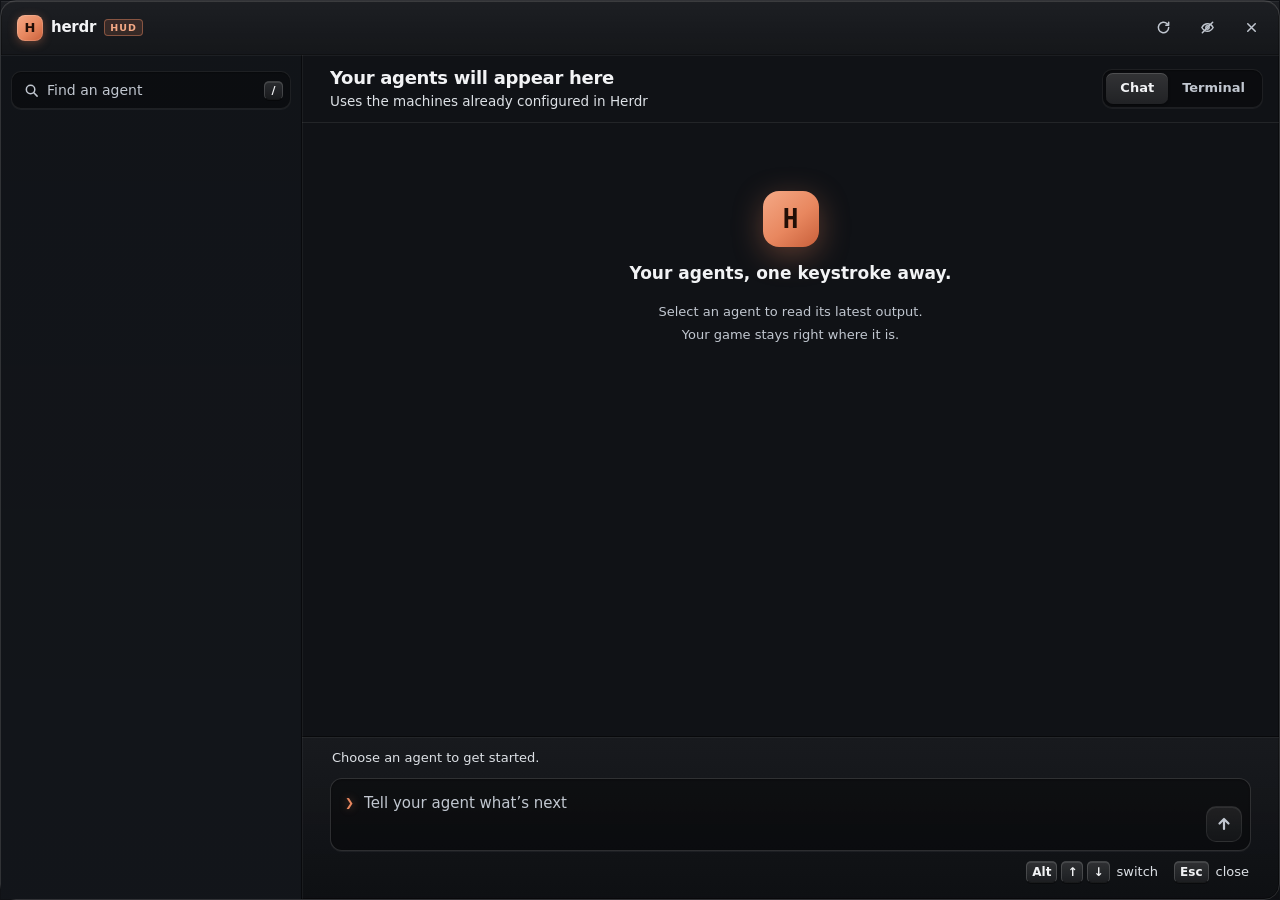
==== commit 6544a2a1: "Status line reads like Claude Code's; destructive prompts drop "don't ask again" outside the full di" ====
--- a/Sources/HerdrHUD/Resources/index.html
+++ b/Sources/HerdrHUD/Resources/index.html
@@ -3,4 +3,4 @@
 <div id="notice" role="status" hidden></div>
 <main><aside><div class="search"><svg viewBox="0 0 16 16" aria-hidden="true"><circle cx="7" cy="7" r="4.5"/><path d="M10.5 10.5 14 14"/></svg><input id="search" type="search" placeholder="Find an agent" aria-label="Find an agent"><kbd>/</kbd></div><div class="roster-heading"><span>Agents</span><span id="count">0</span></div><div id="roster"></div></aside><div id="divider" role="separator" aria-label="Resize agent roster" tabindex="0"></div>
 <section class="conversation"><div class="conversation-header"><div class="conversation-title"><strong id="title">Your agents will appear here</strong><div id="identity" class="subtitle">Uses the machines already configured in Herdr</div></div><div class="spacer"></div><div class="switch" role="group" aria-label="View"><button id="chat" aria-pressed="true">Chat</button><button id="terminal" aria-pressed="false">Terminal</button></div></div><div id="working" hidden><span class="spark" aria-hidden="true"></span><span id="work-text">Working…</span><span id="work-time"></span></div><div class="viewport"><button id="earlier" type="button" title="Back to your last prompt" hidden><span class="earlier-caret" aria-hidden="true">❯</span><span id="earlier-text">Your last prompt</span><span class="earlier-jump">Jump to prompt ↑</span></button><div id="output" tabindex="0" aria-label="Agent output"><div class="empty"><div class="empty-h">H</div><h2>Your agents, one keystroke away.</h2><p>Select an agent to read its latest output.<br>Your game stays right where it is.</p></div></div></div>
-<div id="composer"><div id="send-status" role="status">Choose an agent to get started.</div><div class="input"><span class="caret" aria-hidden="true">❯</span><textarea id="prompt" placeholder="Tell your agent what’s next" aria-label="Prompt to selected agent" title="Enter sends. Shift+Enter adds a new line." rows="2"></textarea><button id="send" disabled title="Send (Enter)" aria-label="Send prompt"><svg viewBox="0 0 16 16" aria-hidden="true"><path d="M8 13V3M3.5 7.5 8 3l4.5 4.5"/></svg></button></div><div class="composer-actions"><div id="chips" aria-label="Agent status line"></div><div id="hint"><span><kbd id="mod">Alt</kbd><kbd>↑</kbd><kbd>↓</kbd> agents</span><span><kbd>Esc</kbd> close</span></div></div><button id="reconcile" hidden>I checked Herdr. Allow another send</button></div></section></main><script src="model.js"></script><script src="render.js"></script><script src="app.js"></script></body></html>
+<div id="composer"><div id="send-status" role="status">Choose an agent to get started.</div><div class="input"><span class="caret" aria-hidden="true">❯</span><textarea id="prompt" placeholder="Tell your agent what’s next" aria-label="Prompt to selected agent" title="Enter sends. Shift+Enter adds a new line." rows="2"></textarea><button id="send" disabled title="Send (Enter)" aria-label="Send prompt"><svg viewBox="0 0 16 16" aria-hidden="true"><path d="M8 13V3M3.5 7.5 8 3l4.5 4.5"/></svg></button></div><div class="composer-actions"><div id="chips" aria-label="Agent status line"></div><div id="hint"><span><kbd id="mod">Alt</kbd><kbd>↑</kbd><kbd>↓</kbd> switch</span><span><kbd>Esc</kbd> close</span></div></div><button id="reconcile" hidden>I checked Herdr. Allow another send</button></div></section></main><script src="model.js"></script><script src="render.js"></script><script src="app.js"></script></body></html>
--- a/Sources/HerdrHUD/Resources/style.css
+++ b/Sources/HerdrHUD/Resources/style.css
@@ -22,9 +22,9 @@
 
   /* Text */
   --text: #f2f3f5;
-  --text-soft: #d7dbe1;
-  --text-muted: #b3b9c3;
-  --text-faint: #8f97a3;
+  --text-soft: #dde1e6;
+  --text-muted: #c1c7d0;
+  --text-faint: #9ea6b2;
 
   /* Accent: Claude's terracotta, a touch brighter for a dark sheet over a game. */
   --accent: #e8875f;
@@ -316,9 +316,9 @@
 .agent-icon.idle .dot { background: var(--idle); }
 .agent.offline .agent-icon { filter: grayscale(1); }
 .agent-name { grid-area: name; min-width: 0; color: var(--text); font-weight: 680; font-size: 14.5px; line-height: 1.3; letter-spacing: -.1px; overflow: hidden; text-overflow: ellipsis; white-space: nowrap; }
-.agent-meta { grid-area: meta; min-width: 0; overflow: hidden; text-overflow: ellipsis; white-space: nowrap; font: 12.5px/1.4 var(--font); color: var(--text-muted); }
+.agent-meta { grid-area: meta; min-width: 0; overflow: hidden; text-overflow: ellipsis; white-space: nowrap; font: 500 13px/1.4 var(--font); color: var(--text-soft); }
 .agent-time { grid-area: time; font: 550 12px/1 var(--font); font-variant-numeric: tabular-nums; color: var(--text-muted); }
-.agent-key { grid-area: key; justify-self: end; display: grid; place-items: center; min-width: 20px; height: 19px; padding: 0 5px; border-radius: 5px; border: 1px solid var(--line-strong); background: rgba(255, 255, 255, .05); font: 650 11.5px/1 var(--font); color: var(--text); background: rgba(255, 255, 255, .09); }
+.agent-key { grid-area: key; justify-self: end; display: grid; place-items: center; min-width: 24px; height: 21px; padding: 0 6px; border-radius: 6px; border: 1px solid var(--line-strong); background: rgba(255, 255, 255, .05); font: 650 12.5px/1 var(--font); color: var(--text); background: rgba(255, 255, 255, .09); }
 .agent-key:empty { display: none; }
 .agent.selected .agent-key, .agent:hover .agent-key { color: var(--text); border-color: var(--line-strong); }
 .agent-abbr { display: none; }
@@ -351,6 +351,11 @@
 .quick-label { overflow: hidden; text-overflow: ellipsis; white-space: nowrap; }
 .quick-answer.primary { color: #06150d; background: linear-gradient(#5fe0a2, #36bf7e); border-color: rgba(0, 0, 0, .25); box-shadow: inset 0 1px 0 rgba(255, 255, 255, .35), 0 0 14px rgba(69, 208, 142, .28), var(--drop); }
 .quick-answer.primary kbd { color: #06150d; background: rgba(255, 255, 255, .32); border-color: rgba(0, 0, 0, .18); box-shadow: none; }
+.agent-wrap.blocked.danger { border-color: rgba(245, 181, 68, .55); background: linear-gradient(160deg, rgba(245, 181, 68, .14), rgba(255, 107, 114, .05) 60%); }
+.agent-wrap.danger .agent-ask { border-color: rgba(245, 181, 68, .45); background: rgba(245, 181, 68, .1); }
+.agent-wrap.danger .ask-text { color: #ffdcae; font-weight: 600; }
+.quick-answer.caution { color: #ffd9a8; border-color: rgba(245, 181, 68, .55); background: rgba(245, 181, 68, .12); }
+.quick-answer.caution kbd { color: #ffd9a8; border-color: rgba(245, 181, 68, .45); background: rgba(245, 181, 68, .14); }
 .quick-answer.deny:hover { border-color: var(--blocked-line); background: var(--blocked-soft); }
 .quick-answer:hover:not(:disabled) { border-color: rgba(255, 255, 255, .26); }
 .quick-answer.primary:hover:not(:disabled) { filter: brightness(1.08); border-color: rgba(0, 0, 0, .25); background: linear-gradient(#5fe0a2, #36bf7e); box-shadow: inset 0 1px 0 rgba(255, 255, 255, .4), 0 0 20px rgba(69, 208, 142, .45), var(--drop); }
@@ -398,23 +403,24 @@
 }
 .conversation-title { min-width: 0; }
 .conversation-header strong { display: block; font-size: 18px; line-height: 1.25; font-weight: 720; letter-spacing: -.3px; overflow: hidden; text-overflow: ellipsis; white-space: nowrap; }
-.subtitle { margin-top: 3px; font: 13px/1.3 var(--font); color: var(--text-muted); overflow: hidden; text-overflow: ellipsis; white-space: nowrap; }
-#chips { display: flex; gap: 6px; min-width: 0; overflow: hidden; }
+.subtitle { margin-top: 3px; font: 500 13.5px/1.3 var(--font); color: var(--text-soft); overflow: hidden; text-overflow: ellipsis; white-space: nowrap; }
+/* The agent's status line, read like Claude Code's own: model · mode · context. */
+#chips { display: flex; align-items: center; gap: 0; min-width: 0; overflow: hidden; }
 #chips .chip {
   display: flex;
   align-items: center;
-  gap: 6px;
+  gap: 7px;
   height: 26px;
-  padding: 0 9px;
-  border-radius: 7px;
-  border: 1px solid var(--line-strong);
-  background: linear-gradient(rgba(255, 255, 255, .08), rgba(255, 255, 255, .035));
-  box-shadow: var(--hl);
+  padding: 0;
+  border-radius: 0;
+  background: none;
+  letter-spacing: 0;
   color: var(--text-soft);
-  font: 650 var(--text-xs)/1 var(--font);
+  font: 600 13px/1 var(--font);
   white-space: nowrap;
 }
-#chips .chip.model { color: var(--accent-hi); border-color: var(--accent-line); background: var(--accent-soft); }
+#chips .chip + .chip::before { content: "·"; margin: 0 10px; color: var(--text-faint); font-weight: 700; }
+#chips .chip.model { color: var(--accent-hi); }
 #chips .chip.mode { color: #d5c8ff; }
 .meter { width: 32px; height: 4px; border-radius: 2px; background: rgba(255, 255, 255, .12); overflow: hidden; }
 .meter span { display: block; height: 100%; border-radius: 2px; background: var(--done); }
@@ -437,8 +443,8 @@
   border-bottom: 1px solid rgba(232, 135, 95, .2);
   box-shadow: inset 2px 0 0 var(--accent);
 }
-#work-text { font-weight: 650; color: #ffbe9f; overflow: hidden; text-overflow: ellipsis; white-space: nowrap; }
-#work-time { font: 500 12.5px/1 var(--font); font-variant-numeric: tabular-nums; color: var(--text-soft); white-space: nowrap; }
+#work-text { font-weight: 650; color: #ffd2bc; overflow: hidden; text-overflow: ellipsis; white-space: nowrap; }
+#work-time { font: 550 13px/1 var(--font); font-variant-numeric: tabular-nums; color: var(--text); white-space: nowrap; }
 .spark { width: 14px; text-align: center; color: var(--accent); font: 700 14px/1 var(--mono); }
 .spark::before { content: "✻"; animation: spark 1.2s steps(1) infinite; }
 @keyframes spark { 0% { content: "·"; } 16% { content: "✢"; } 33% { content: "✳"; } 50% { content: "✶"; } 66% { content: "✻"; } 83% { content: "✽"; } }
@@ -468,7 +474,7 @@
 .earlier-jump { flex: none; padding: 3px 9px; border-radius: 999px; border: 1px solid var(--line-strong); background: rgba(255, 255, 255, .06); font: 650 11.5px/1.2 var(--font); color: var(--text-soft); }
 #earlier:hover { background: rgba(255, 255, 255, .07); }
 #earlier:hover .earlier-jump { color: var(--text); border-color: rgba(255, 255, 255, .3); }
-#output.scrolled { -webkit-mask-image: linear-gradient(transparent, #000 28px); mask-image: linear-gradient(transparent, #000 28px); }
+#output.scrolled { -webkit-mask-image: linear-gradient(transparent, #000 44px); mask-image: linear-gradient(transparent, #000 44px); }
 #output {
   position: relative;
   flex: 1;
@@ -512,9 +518,9 @@
 .entry > .step { margin-top: calc(var(--text-body) * var(--leading) / 2 - 3.5px); }
 .reply { font-size: var(--text-body); line-height: var(--leading); color: var(--text); }
 .reply.context { color: var(--text-soft); }
-.result-line { display: flex; gap: 8px; min-width: 0; margin-left: 2px; font: 12.5px/1.6 var(--mono); color: var(--text-muted); }
+.result-line { display: flex; gap: 8px; min-width: 0; margin-left: 2px; font: 13px/1.6 var(--mono); color: var(--text-muted); }
 .result-line .elbow { flex-shrink: 0; color: var(--text-faint); }
-.result-text { min-width: 0; overflow: hidden; text-overflow: ellipsis; white-space: nowrap; }
+.result-text { min-width: 0; overflow-wrap: anywhere; }
 .result-line.done .result-text::before { content: "✓ "; color: var(--done); }
 
 /* Markdown */
@@ -559,7 +565,7 @@
 
 /* Tool calls: ⏺ Name(detail) on one line, ⎿ first result line under it. */
 .tool, .tool-run { margin: 6px 0; }
-.tool-head { display: flex; align-items: center; gap: 8px; min-width: 0; font: 13px/1.6 var(--mono); color: var(--text-muted); white-space: nowrap; }
+.tool-head { display: flex; align-items: center; gap: 8px; min-width: 0; font: 13.5px/1.6 var(--mono); color: var(--text-soft); white-space: nowrap; }
 .tool-name { font-weight: 700; color: var(--text); }
 .tool-detail { min-width: 0; overflow: hidden; text-overflow: ellipsis; color: var(--text-muted); }
 .tool > .result-line, .tool > summary > .result-line { padding-left: 13px; }
@@ -580,13 +586,13 @@
   border: 1px solid var(--line);
   background: rgba(0, 0, 0, .34);
   box-shadow: inset 0 1px 3px rgba(0, 0, 0, .3), 0 1px 0 rgba(255, 255, 255, .04);
-  font: 12.5px/1.6 var(--mono);
+  font: 13px/1.65 var(--mono);
   color: var(--text-soft);
 }
 
 /* Inline diffs */
 .tool-output.diff { padding: 8px 0; white-space: pre; overflow-x: auto; }
-.diff-line { display: block; padding: 0 12px; color: var(--text-muted); }
+.diff-line { display: block; padding: 0 12px; color: var(--text-soft); }
 .diff-line.add { color: #c4f6d8; background: rgba(69, 208, 142, .14); box-shadow: inset 3px 0 0 var(--done); }
 .diff-line.del { color: #ffd0d3; background: rgba(255, 107, 114, .14); box-shadow: inset 3px 0 0 var(--blocked); }
 .tool-detail { margin-left: -8px; }
@@ -710,7 +716,7 @@
 #send-status { margin: 0 2px 10px; min-width: 0; overflow: hidden; text-overflow: ellipsis; white-space: nowrap; font-size: var(--text-sm); font-weight: 500; color: var(--text-soft); }
 #hint { display: flex; gap: var(--space-4); flex-shrink: 0; font-size: var(--text-sm); font-weight: 500; color: var(--text-soft); }
 #hint span { display: flex; align-items: center; gap: 4px; white-space: nowrap; }
-#hint kbd { height: 20px; min-width: 20px; font-size: 11px; }
+#hint kbd { height: 22px; min-width: 22px; font-size: 12px; }
 #hint kbd:last-of-type { margin-right: 3px; }
 #reconcile { margin-top: var(--space-2); font-size: var(--text-xs); }
 
